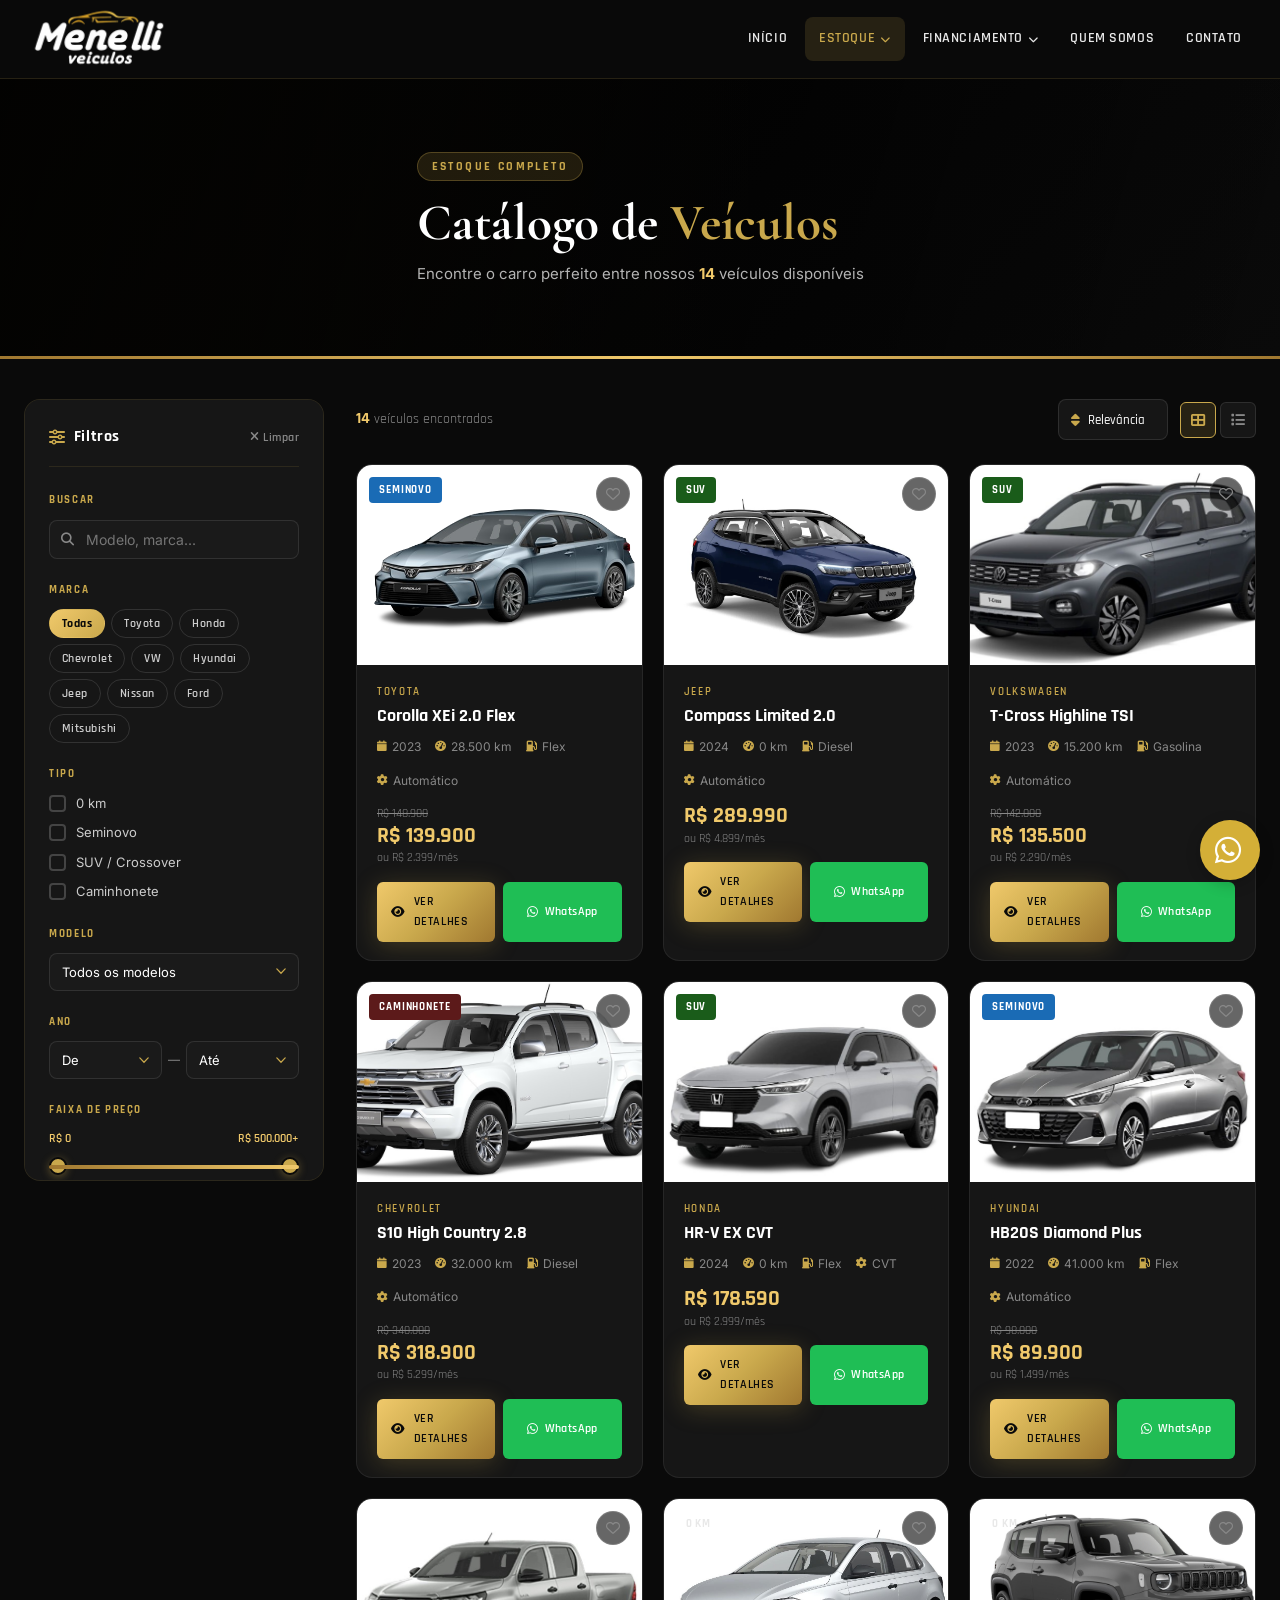
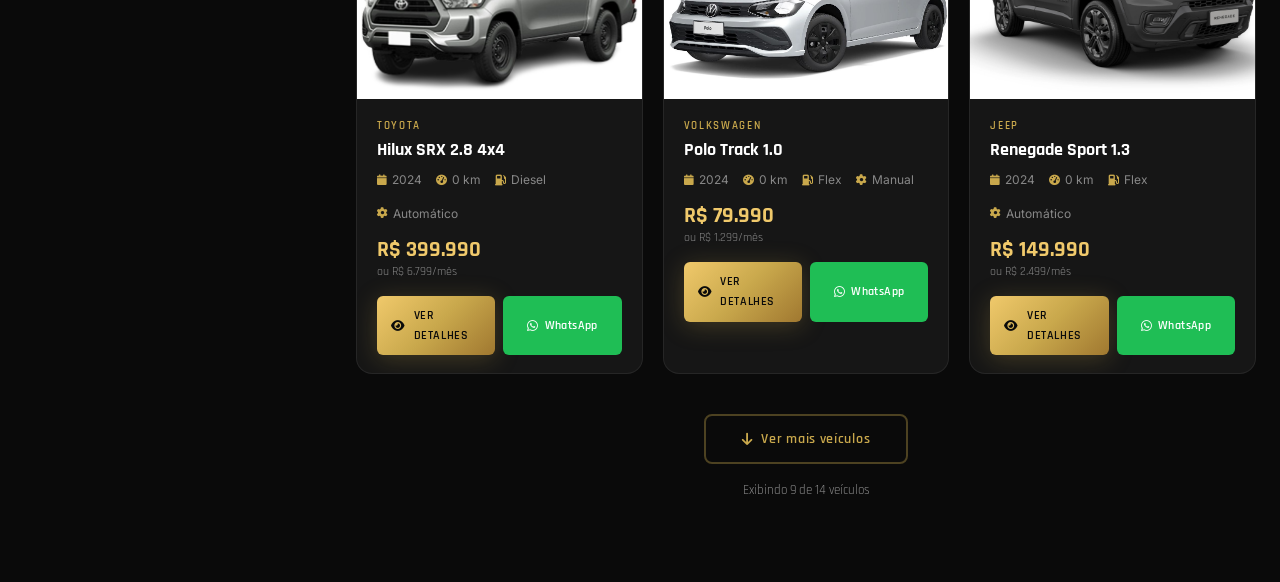
==== pages/catalogo.html @ 9320f96b "Adicionei novas paginas e deixe 100% responsivo" ====
<!DOCTYPE html>
<html lang="pt-BR">

<head>
  <meta charset="UTF-8" />
  <meta name="viewport" content="width=device-width, initial-scale=1.0" />
  <title>Catálogo de Veículos — Menelli Veículos</title>
  <meta name="description" content="Explore o catálogo completo da Menelli Veículos. Filtre por marca, modelo, ano e preço. Os melhores seminovos e 0km de Linhares-ES." />
  <link rel="stylesheet" href="../styles/style.css" />
  <link rel="stylesheet" href="../styles/catalogo.css" />
  <link rel="preconnect" href="https://fonts.googleapis.com" />
  <link rel="preconnect" href="https://fonts.gstatic.com" crossorigin />
  <link href="https://fonts.googleapis.com/css2?family=Cormorant+Garamond:wght@400;600;700&family=Rajdhani:wght@400;500;600;700&family=Inter:wght@300;400;500&display=swap" rel="stylesheet" />
  <link rel="stylesheet" href="https://cdnjs.cloudflare.com/ajax/libs/font-awesome/6.5.0/css/all.min.css" />
</head>

<body>

  <!-- ===== HEADER / NAV ===== -->
  <header class="header" id="header">
    <div class="container header__inner">
      <a href="index.html" class="logo">
        <img src="../imagens/logo/logo.png" alt="Menelli Veículos" class="logo__img">
      </a>

      <nav class="nav" id="nav">
        <ul class="nav__list">
          <li class="nav__item"><a href="index.html" class="nav__link">Início</a></li>
          <li class="nav__item has-dropdown">
            <a href="catalogo.html" class="nav__link active">Estoque <i class="fas fa-chevron-down"></i></a>
            <ul class="dropdown">
              <li><a href="catalogo.html?tipo=zerokm">Carros 0 km</a></li>
              <li><a href="catalogo.html?tipo=seminovo">Seminovos</a></li>
              <li><a href="catalogo.html?tipo=caminhonete">Caminhonetes</a></li>
              <li><a href="catalogo.html?tipo=suv">SUVs & Crossovers</a></li>
            </ul>
          </li>
          <li class="nav__item has-dropdown">
            <a href="index.html#financiamento" class="nav__link">Financiamento <i class="fas fa-chevron-down"></i></a>
            <ul class="dropdown">
              <li><a href="index.html#financiamento">Simule seu crédito</a></li>
              <li><a href="#">Consórcio</a></li>
              <li><a href="#">PCD / Deficiente</a></li>
            </ul>
          </li>
          <li class="nav__item"><a href="index.html#sobre" class="nav__link">Quem Somos</a></li>
          <li class="nav__item"><a href="index.html#contato" class="nav__link">Contato</a></li>
        </ul>
      </nav>

      <button class="hamburger" id="hamburger" aria-label="Menu">
        <span></span><span></span><span></span>
      </button>
    </div>
  </header>

  <!-- ===== PAGE HERO ===== -->
  <section class="cat-hero">
    <div class="cat-hero__overlay"></div>
    <div class="container cat-hero__content">
      <span class="section-tag">Estoque Completo</span>
      <h1 class="cat-hero__title">Catálogo de <span>Veículos</span></h1>
      <p class="cat-hero__sub">Encontre o carro perfeito entre nossos <strong id="totalVehicles">0</strong> veículos disponíveis</p>
    </div>
  </section>

  <!-- ===== CONTEÚDO PRINCIPAL ===== -->
  <div class="cat-layout container">

    <!-- ===== SIDEBAR FILTROS ===== -->
    <aside class="cat-sidebar" id="catSidebar">
      <div class="cat-sidebar__header">
        <h2><i class="fas fa-sliders-h"></i> Filtros</h2>
        <button class="cat-sidebar__clear" id="btnClearFilters">
          <i class="fas fa-times"></i> Limpar
        </button>
      </div>

      <!-- Busca por palavra-chave -->
      <div class="filter-group">
        <label class="filter-group__label">Buscar</label>
        <div class="filter-search-input">
          <i class="fas fa-search"></i>
          <input type="text" id="catSearch" placeholder="Modelo, marca..." />
        </div>
      </div>

      <!-- Marca -->
      <div class="filter-group">
        <label class="filter-group__label">Marca</label>
        <div class="brand-pills" id="brandPills">
          <button class="brand-pill active" data-brand="">Todas</button>
          <button class="brand-pill" data-brand="Toyota">Toyota</button>
          <button class="brand-pill" data-brand="Honda">Honda</button>
          <button class="brand-pill" data-brand="Chevrolet">Chevrolet</button>
          <button class="brand-pill" data-brand="Volkswagen">VW</button>
          <button class="brand-pill" data-brand="Hyundai">Hyundai</button>
          <button class="brand-pill" data-brand="Jeep">Jeep</button>
          <button class="brand-pill" data-brand="Nissan">Nissan</button>
          <button class="brand-pill" data-brand="Ford">Ford</button>
          <button class="brand-pill" data-brand="Mitsubishi">Mitsubishi</button>
        </div>
      </div>

      <!-- Tipo / Categoria -->
      <div class="filter-group">
        <label class="filter-group__label">Tipo</label>
        <div class="filter-checkboxes" id="filterTipo">
          <label class="filter-checkbox">
            <input type="checkbox" value="zerokm" /> <span>0 km</span>
          </label>
          <label class="filter-checkbox">
            <input type="checkbox" value="seminovo" /> <span>Seminovo</span>
          </label>
          <label class="filter-checkbox">
            <input type="checkbox" value="suv" /> <span>SUV / Crossover</span>
          </label>
          <label class="filter-checkbox">
            <input type="checkbox" value="caminhonete" /> <span>Caminhonete</span>
          </label>
        </div>
      </div>

      <!-- Modelo (dinâmico via JS) -->
      <div class="filter-group" id="modelGroupWrapper">
        <label class="filter-group__label">Modelo</label>
        <select id="filterModelo" class="filter-select">
          <option value="">Todos os modelos</option>
        </select>
      </div>

      <!-- Ano -->
      <div class="filter-group">
        <label class="filter-group__label">Ano</label>
        <div class="filter-range-row">
          <select id="filterAnoMin" class="filter-select filter-select--half">
            <option value="">De</option>
            <option value="2019">2019</option>
            <option value="2020">2020</option>
            <option value="2021">2021</option>
            <option value="2022">2022</option>
            <option value="2023">2023</option>
            <option value="2024">2024</option>
            <option value="2025">2025</option>
          </select>
          <span class="filter-range-sep">—</span>
          <select id="filterAnoMax" class="filter-select filter-select--half">
            <option value="">Até</option>
            <option value="2019">2019</option>
            <option value="2020">2020</option>
            <option value="2021">2021</option>
            <option value="2022">2022</option>
            <option value="2023">2023</option>
            <option value="2024">2024</option>
            <option value="2025">2025</option>
          </select>
        </div>
      </div>

      <!-- Preço -->
      <div class="filter-group">
        <label class="filter-group__label">Faixa de Preço</label>
        <div class="price-range-display">
          <span id="priceMinLabel">R$ 0</span>
          <span id="priceMaxLabel">R$ 500.000+</span>
        </div>
        <div class="price-range-track">
          <input type="range" id="priceRangeMin" min="0" max="500000" step="5000" value="0" />
          <input type="range" id="priceRangeMax" min="0" max="500000" step="5000" value="500000" />
          <div class="price-range-fill" id="priceRangeFill"></div>
        </div>
      </div>

      <!-- Combustível -->
      <div class="filter-group">
        <label class="filter-group__label">Combustível</label>
        <div class="filter-checkboxes" id="filterCombustivel">
          <label class="filter-checkbox">
            <input type="checkbox" value="Flex" /> <span>Flex</span>
          </label>
          <label class="filter-checkbox">
            <input type="checkbox" value="Gasolina" /> <span>Gasolina</span>
          </label>
          <label class="filter-checkbox">
            <input type="checkbox" value="Diesel" /> <span>Diesel</span>
          </label>
          <label class="filter-checkbox">
            <input type="checkbox" value="Elétrico" /> <span>Elétrico</span>
          </label>
        </div>
      </div>

      <!-- Câmbio -->
      <div class="filter-group">
        <label class="filter-group__label">Câmbio</label>
        <div class="filter-checkboxes" id="filterCambio">
          <label class="filter-checkbox">
            <input type="checkbox" value="Automático" /> <span>Automático</span>
          </label>
          <label class="filter-checkbox">
            <input type="checkbox" value="Manual" /> <span>Manual</span>
          </label>
          <label class="filter-checkbox">
            <input type="checkbox" value="CVT" /> <span>CVT</span>
          </label>
        </div>
      </div>

      <button class="btn btn--gold w-full cat-sidebar__apply" id="btnApplyFilters">
        <i class="fas fa-search"></i> Aplicar Filtros
      </button>
    </aside>

    <!-- ===== ÁREA DE RESULTADOS ===== -->
    <main class="cat-main">

      <!-- Barra de controles -->
      <div class="cat-controls">
        <div class="cat-controls__left">
          <span class="cat-results-count"><strong id="resultsCount">0</strong> veículos encontrados</span>
          <!-- Active filters chips -->
          <div class="active-filters" id="activeFilters"></div>
        </div>
        <div class="cat-controls__right">
          <div class="cat-sort">
            <label><i class="fas fa-sort"></i></label>
            <select id="catSort">
              <option value="default">Relevância</option>
              <option value="price-asc">Menor preço</option>
              <option value="price-desc">Maior preço</option>
              <option value="year-desc">Mais recente</option>
              <option value="year-asc">Mais antigo</option>
              <option value="km-asc">Menor KM</option>
            </select>
          </div>
          <div class="view-toggle">
            <button class="view-btn active" id="viewGrid" title="Grade" aria-label="Visualização em grade">
              <i class="fas fa-th-large"></i>
            </button>
            <button class="view-btn" id="viewList" title="Lista" aria-label="Visualização em lista">
              <i class="fas fa-list"></i>
            </button>
          </div>
          <!-- Mobile filter toggle -->
          <button class="btn-filter-mobile" id="btnFilterMobile">
            <i class="fas fa-sliders-h"></i> Filtros
          </button>
        </div>
      </div>

      <!-- Grid de cards -->
      <div class="cat-grid" id="catGrid">
        <!-- Preenchido via JS -->
      </div>

      <!-- Paginação / Load more -->
      <div class="cat-pagination" id="catPagination">
        <button class="cat-load-more" id="catLoadMore">
          <i class="fas fa-arrow-down"></i> Ver mais veículos
        </button>
        <div class="cat-page-info" id="catPageInfo"></div>
      </div>

    </main>
  </div>

  <!-- ===== OVERLAY FILTROS MOBILE ===== -->
  <div class="sidebar-overlay" id="sidebarOverlay"></div>

  <!-- ===== WHATSAPP FLUTUANTE ===== -->
  <div class="whatsapp-container" id="waButton" onclick="toggleWaModal()">
    <div class="whatsapp-content">
      <span class="whatsapp-text">Fale Conosco</span>
      <i class="fab fa-whatsapp whatsapp-icon"></i>
    </div>
  </div>

  <div class="wa-modal" id="waModal">
    <div class="wa-header">
      <div class="wa-header-info">
        <i class="fab fa-whatsapp"></i>
        <span>Tire suas dúvidas</span>
      </div>
      <button class="wa-close" onclick="toggleWaModal()">&times;</button>
    </div>
    <div class="wa-body">
      <div class="wa-msg">Olá! Como podemos ajudar você hoje?</div>
      <button class="wa-opt" onclick="sendWaMsg('Gostaria de um orçamento direto.')">💸 Orçamento</button>
      <button class="wa-opt" onclick="sendWaMsg('Quero saber como funciona o serviço.')">🤔 Como funciona?</button>
      <hr style="margin: 15px 0; border: 0; border-top: 1px solid #eee;">
      <div class="wa-footer">
        <input type="text" id="waName" placeholder="Seu nome">
        <textarea id="waInput" placeholder="Sua dúvida aqui..." rows="2"></textarea>
        <button class="wa-send-btn" onclick="sendWaInput()">Enviar Mensagem</button>
      </div>
    </div>
  </div>

  <!-- ===== BACK TO TOP ===== -->
  <button class="back-top" id="backTop" aria-label="Voltar ao topo">
    <i class="fas fa-chevron-up"></i>
  </button>

  <script src="../scripts/modal-whatsapp.js"></script>
  <script src="../scripts/catalogo.js"></script>
</body>

</html>
---- styles/style.css ----
/* ============================================
   MENELLI VEÍCULOS — style.css
   Paleta: Preto | Dourado | Branco
   ============================================ */

/* ---------- VARIÁVEIS & RESET ---------- */
:root {
  --black: #0a0a0a;
  --black-2: #111111;
  --black-3: #1a1a1a;
  --black-card: #161616;
  --gold-light: #f0c96b;
  --gold: #c9a84c;
  --gold-dark: #a07830;
  --gold-dim: rgba(201, 168, 76, 0.15);
  --white: #ffffff;
  --white-dim: rgba(255, 255, 255, 0.08);
  --white-text: #e8e8e8;
  --gray: #888888;
  --gray-light: #cccccc;
  --font-display: "Cormorant Garamond", serif;
  --font-ui: "Rajdhani", sans-serif;
  --font-body: "Inter", sans-serif;
  --radius: 8px;
  --radius-lg: 16px;
  --shadow-gold: 0 4px 24px rgba(201, 168, 76, 0.25);
  --shadow-card: 0 8px 32px rgba(0, 0, 0, 0.5);
  --transition: 0.3s ease;
  --header-h: 78px;
}

*,
*::before,
*::after {
  box-sizing: border-box;
  margin: 0;
  padding: 0;
}

html {
  scroll-behavior: smooth;
}

body {
  background: var(--black);
  color: var(--white-text);
  font-family: var(--font-body);
  font-size: 15px;
  line-height: 1.65;
  overflow-x: clip;
}

img {
  max-width: 100%;
  display: block;
}

a {
  text-decoration: none;
  color: inherit;
}

ul {
  list-style: none;
}

select,
input,
textarea {
  outline: none;
  font-family: var(--font-body);
}

button {
  cursor: pointer;
  border: none;
  background: none;
  font-family: var(--font-ui);
}

/* ---------- SCROLLBAR ---------- */
::-webkit-scrollbar {
  width: 6px;
}

::-webkit-scrollbar-track {
  background: var(--black-2);
}

::-webkit-scrollbar-thumb {
  background: var(--gold);
  border-radius: 3px;
}

/* ---------- CONTAINER ---------- */
.container {
  max-width: 1280px;
  margin: 0 auto;
  padding: 0 24px;
}

/* HEADER E NAVEGAÇÃO */

.header__inner {
  display: flex;
  align-items: center;
  justify-content: space-between;
  gap: 20px;
}

.nav {
  flex: 1;
  display: flex;
  justify-content: flex-end;
}

.logo {
  display: flex;
  align-items: center;
  flex-shrink: 0; /* NÃO deixa a logo esmagar */
}

.logo__img {
  height: 100px; /* controla tamanho */
  width: auto;
  max-width: 180px; /* evita estourar pro lado */
  object-fit: contain;
}

/* ---------- BOTÕES ---------- */
.btn {
  display: inline-flex;
  align-items: center;
  gap: 8px;
  padding: 14px 32px;
  border-radius: var(--radius);
  font-family: var(--font-ui);
  font-size: 15px;
  font-weight: 600;
  letter-spacing: 0.05em;
  text-transform: uppercase;
  transition: var(--transition);
  cursor: pointer;
}

.btn--gold {
  background: linear-gradient(
    135deg,
    var(--gold-light),
    var(--gold),
    var(--gold-dark)
  );
  color: var(--black);
  box-shadow: var(--shadow-gold);
}

.btn--gold:hover {
  background: linear-gradient(135deg, #ffe08a, var(--gold-light), var(--gold));
  transform: translateY(-2px);
  box-shadow: 0 8px 32px rgba(201, 168, 76, 0.4);
}

.btn--outline {
  border: 2px solid rgba(255, 255, 255, 0.35);
  color: var(--white);
  background: transparent;
}

.btn--outline:hover {
  border-color: var(--gold);
  color: var(--gold);
  background: var(--gold-dim);
}

.btn--gold-outline {
  border: 2px solid var(--gold);
  color: var(--gold);
  background: transparent;
  font-family: var(--font-ui);
  font-weight: 600;
  font-size: 14px;
  letter-spacing: 0.05em;
}

.btn--gold-outline:hover {
  background: var(--gold-dim);
  transform: translateY(-2px);
}

.w-full {
  width: 100%;
  justify-content: center;
}

/* ---------- SECTION HELPERS ---------- */
.section-tag {
  display: inline-block;
  font-family: var(--font-ui);
  font-size: 12px;
  font-weight: 700;
  letter-spacing: 0.2em;
  text-transform: uppercase;
  color: var(--gold);
  background: var(--gold-dim);
  border: 1px solid rgba(201, 168, 76, 0.3);
  padding: 4px 14px;
  border-radius: 20px;
  margin-bottom: 14px;
}

.section-header {
  text-align: center;
  margin-bottom: 48px;
}

.section-title {
  font-family: var(--font-display);
  font-size: clamp(28px, 3.5vw, 48px);
  font-weight: 700;
  color: var(--white);
  line-height: 1.2;
}

.section-title span {
  color: var(--gold);
}

.section-sub {
  margin-top: 12px;
  color: var(--gray);
  max-width: 560px;
  margin-left: auto;
  margin-right: auto;
}

/* ============================================
   HEADER / NAV
   ============================================ */
.header {
  position: sticky; /* Faz o elemento "grudar" */
  top: 0; /* Gruda no topo 0 (sem o buraco de 38px) */
  left: 0;
  width: 100%;
  z-index: 1000; /* Garante que fique acima das fotos e textos */
  background: rgba(10, 10, 10, 0.97); /* Cor de fundo */
  backdrop-filter: blur(12px); /* Efeito de vidro */
  border-bottom: 1px solid rgba(201, 168, 76, 0.15);
  transition: box-shadow var(--transition);
}

.header.scrolled {
  box-shadow: 0 4px 32px rgba(0, 0, 0, 0.7);
}

.header__inner {
  display: flex;
  align-items: center;
  justify-content: space-between;
  height: var(--header-h);
  gap: 24px;
}

/* Logo */
.logo {
  display: flex;
  align-items: center;
  gap: 12px;
  flex-shrink: 0;
}

.logo__icon {
  width: 48px;
  height: 48px;
  background: linear-gradient(
    135deg,
    var(--gold-light),
    var(--gold),
    var(--gold-dark)
  );
  border-radius: 10px;
  display: flex;
  align-items: center;
  justify-content: center;
  font-family: var(--font-display);
  font-size: 28px;
  font-weight: 700;
  color: var(--black);
  box-shadow: 0 4px 16px rgba(201, 168, 76, 0.35);
}

.logo__text {
  display: flex;
  flex-direction: column;
  line-height: 1.1;
}

.logo__name {
  font-family: var(--font-ui);
  font-size: 20px;
  font-weight: 700;
  letter-spacing: 0.18em;
  color: var(--white);
}

.logo__sub {
  font-family: var(--font-ui);
  font-size: 10px;
  font-weight: 500;
  letter-spacing: 0.3em;
  color: var(--gold);
  text-transform: uppercase;
}

/* Nav */
.nav__list {
  display: flex;
  align-items: center;
  gap: 4px;
}

.nav__item {
  position: relative;
}

.nav__link {
  display: flex;
  align-items: center;
  gap: 5px;
  padding: 10px 14px;
  font-family: var(--font-ui);
  font-size: 14px;
  font-weight: 600;
  letter-spacing: 0.04em;
  text-transform: uppercase;
  color: var(--white-text);
  border-radius: var(--radius);
  transition: var(--transition);
}

.nav__link:hover,
.nav__link.active {
  color: var(--gold);
  background: var(--gold-dim);
}

.nav__link i {
  font-size: 10px;
  transition: transform var(--transition);
}

.nav__item:hover .nav__link i {
  transform: rotate(180deg);
}

/* Dropdown */
.dropdown {
  position: absolute;
  top: calc(100% + 8px);
  left: 0;
  min-width: 220px;
  background: var(--black-3);
  border: 1px solid rgba(201, 168, 76, 0.2);
  border-radius: var(--radius);
  padding: 8px 0;
  opacity: 0;
  visibility: hidden;
  transform: translateY(8px);
  transition: all 0.25s ease;
  box-shadow: 0 16px 40px rgba(0, 0, 0, 0.6);
  z-index: 100;
}

.nav__item:hover .dropdown {
  opacity: 1;
  visibility: visible;
  transform: translateY(0);
}

.dropdown li a {
  display: block;
  padding: 10px 20px;
  font-family: var(--font-ui);
  font-size: 13px;
  font-weight: 500;
  color: var(--gray-light);
  transition: var(--transition);
}

.dropdown li a:hover {
  color: var(--gold);
  background: var(--gold-dim);
}

/* Hamburger */
.hamburger {
  display: none;
  flex-direction: column;
  gap: 5px;
  padding: 8px;
  border-radius: 6px;
}

.hamburger span {
  display: block;
  width: 24px;
  height: 2px;
  background: var(--gold);
  border-radius: 2px;
  transition: var(--transition);
}

/* ============================================
   HERO SLIDER
   ============================================ */
.hero {
  position: relative;
  height: calc(100vh - 38px - var(--header-h));
  min-height: 520px;
  overflow: hidden;
}

.hero__slides {
  position: relative;
  width: 100%;
  height: 100%;
}

.hero__slide {
  position: absolute;
  inset: 0;
  background-size: cover;
  background-position: center;
  opacity: 0;
  transition: opacity 0.8s ease;
  display: flex;
  align-items: center;
}

.hero__slide.active {
  opacity: 1;
  z-index: 1;
}

.hero__overlay {
  position: absolute;
  inset: 0;
  background: linear-gradient(
    105deg,
    rgba(0, 0, 0, 0.88) 0%,
    rgba(0, 0, 0, 0.6) 50%,
    rgba(0, 0, 0, 0.2) 100%
  );
}

.hero__content {
  position: relative;
  z-index: 2;
  max-width: 680px;
  padding: 40px 0;
  animation: heroIn 0.8s ease both;
}

@keyframes heroIn {
  from {
    opacity: 0;
    transform: translateY(28px);
  }

  to {
    opacity: 1;
    transform: translateY(0);
  }
}

.hero__tag {
  display: inline-block;
  font-family: var(--font-ui);
  font-size: 12px;
  font-weight: 700;
  letter-spacing: 0.2em;
  text-transform: uppercase;
  color: var(--black);
  background: linear-gradient(90deg, var(--gold-light), var(--gold));
  padding: 5px 16px;
  border-radius: 20px;
  margin-bottom: 20px;
}

.hero__title {
  font-family: var(--font-display);
  font-size: clamp(36px, 5vw, 72px);
  font-weight: 700;
  color: var(--white);
  line-height: 1.1;
  margin-bottom: 20px;
}

.hero__title span {
  color: var(--gold);
  display: block;
}

.hero__sub {
  font-size: 16px;
  color: rgba(255, 255, 255, 0.8);
  margin-bottom: 36px;
  max-width: 520px;
}

.hero__actions {
  display: flex;
  gap: 14px;
  flex-wrap: wrap;
}

/* Arrows */
.hero__arrow {
  position: absolute;
  top: 50%;
  transform: translateY(-50%);
  z-index: 10;
  width: 50px;
  height: 50px;
  border-radius: 50%;
  background: rgba(0, 0, 0, 0.5);
  border: 1px solid rgba(201, 168, 76, 0.4);
  color: var(--gold);
  font-size: 16px;
  display: flex;
  align-items: center;
  justify-content: center;
  transition: var(--transition);
}

.hero__arrow:hover {
  background: var(--gold);
  color: var(--black);
}

.hero__arrow--prev {
  left: 24px;
}

.hero__arrow--next {
  right: 24px;
}

/* Dots */
.hero__dots {
  position: absolute;
  bottom: 28px;
  left: 50%;
  transform: translateX(-50%);
  display: flex;
  gap: 10px;
  z-index: 10;
}

.dot {
  width: 8px;
  height: 8px;
  border-radius: 50%;
  background: rgba(255, 255, 255, 0.35);
  cursor: pointer;
  transition: var(--transition);
}

.dot.active {
  background: var(--gold);
  width: 28px;
  border-radius: 4px;
}

/* ============================================
   STATS
   ============================================ */
.stats {
  background: var(--black-2);
  border-top: 1px solid rgba(201, 168, 76, 0.12);
  border-bottom: 1px solid rgba(201, 168, 76, 0.12);
  padding: 0;
}

.stats__grid {
  display: grid;
  grid-template-columns: repeat(4, 1fr);
}

.stat-card {
  display: flex;
  align-items: center;
  gap: 16px;
  padding: 32px 28px;
  border-right: 1px solid rgba(201, 168, 76, 0.12);
  transition: var(--transition);
}

.stat-card:last-child {
  border-right: none;
}

.stat-card:hover {
  background: var(--gold-dim);
}

.stat-card i {
  font-size: 28px;
  color: var(--gold);
  flex-shrink: 0;
}

.stat-card strong {
  display: block;
  font-family: var(--font-ui);
  font-size: 22px;
  font-weight: 700;
  color: var(--white);
  line-height: 1;
}

.stat-card span {
  font-size: 12px;
  color: var(--gray);
  font-family: var(--font-ui);
}

/* ============================================
   SEARCH BAR
   ============================================ */
.search-bar {
  padding: 48px 0;
  background: var(--black-3);
  border-bottom: 1px solid rgba(201, 168, 76, 0.1);
}

.search-bar__box {
  background: var(--black-card);
  border: 1px solid rgba(201, 168, 76, 0.2);
  border-radius: var(--radius-lg);
  padding: 32px;
}

.search-bar__title {
  font-family: var(--font-display);
  font-size: 22px;
  color: var(--white);
  margin-bottom: 20px;
}

.search-bar__form {
  display: grid;
  grid-template-columns: 1fr 1fr 1fr 2fr auto;
  gap: 12px;
  align-items: end;
}

.search-field {
  display: flex;
  flex-direction: column;
  gap: 6px;
}

.search-field label {
  font-family: var(--font-ui);
  font-size: 11px;
  font-weight: 600;
  letter-spacing: 0.1em;
  text-transform: uppercase;
  color: var(--gold);
}

.search-field select,
.search-field input {
  background: var(--black-3);
  border: 1px solid rgba(255, 255, 255, 0.1);
  color: var(--white);
  border-radius: var(--radius);
  padding: 11px 14px;
  font-size: 14px;
  transition: border-color var(--transition);
  appearance: none;
  -webkit-appearance: none;
}

.search-field select:focus,
.search-field input:focus {
  border-color: var(--gold);
}

.search-field select option {
  background: var(--black-3);
}

.search-bar__btn {
  padding: 12px 24px;
  align-self: end;
}

/* ============================================
   INVENTORY / CARDS
   ============================================ */
.inventory {
  padding: 80px 0;
  background: var(--black);
}

/* Filter tabs */
.filter-tabs {
  display: flex;
  gap: 8px;
  flex-wrap: wrap;
  margin-bottom: 36px;
}

.filter-tab {
  padding: 9px 20px;
  border-radius: 24px;
  font-family: var(--font-ui);
  font-size: 13px;
  font-weight: 600;
  letter-spacing: 0.05em;
  border: 1px solid rgba(255, 255, 255, 0.12);
  color: var(--gray-light);
  transition: var(--transition);
  background: transparent;
}

.filter-tab:hover {
  border-color: var(--gold);
  color: var(--gold);
}

.filter-tab.active {
  background: linear-gradient(135deg, var(--gold-light), var(--gold));
  color: var(--black);
  border-color: transparent;
}

/* Grid */
.cards-grid {
  display: grid;
  grid-template-columns: repeat(auto-fill, minmax(290px, 1fr));
  gap: 24px;
}

/* Car card */
.car-card {
  background: var(--black-card);
  border: 1px solid rgba(255, 255, 255, 0.07);
  border-radius: var(--radius-lg);
  overflow: hidden;
  cursor: pointer;
  transition:
    transform 0.3s ease,
    border-color 0.3s ease,
    box-shadow 0.3s ease;
  animation: cardIn 0.5s ease both;
}

@keyframes cardIn {
  from {
    opacity: 0;
    transform: translateY(20px);
  }

  to {
    opacity: 1;
    transform: translateY(0);
  }
}

.car-card:hover {
  transform: translateY(-6px);
  border-color: rgba(201, 168, 76, 0.35);
  box-shadow:
    0 12px 40px rgba(0, 0, 0, 0.5),
    0 0 0 1px rgba(201, 168, 76, 0.2);
}

.car-card__img {
  position: relative;
  height: 200px;
  overflow: hidden;
  background: var(--black-3);
}

.car-card__img img {
  width: 100%;
  height: 100%;
  object-fit: cover;
  transition: transform 0.5s ease;
}

.car-card:hover .car-card__img img {
  transform: scale(1.06);
}

.car-card__badge {
  position: absolute;
  top: 12px;
  left: 12px;
  font-family: var(--font-ui);
  font-size: 11px;
  font-weight: 700;
  letter-spacing: 0.08em;
  padding: 4px 10px;
  border-radius: 4px;
  text-transform: uppercase;
}

.badge--0km {
  background: var(--gold);
  color: var(--black);
}

.badge--seminovo {
  background: #1a6bb5;
  color: #fff;
}

.badge--suv {
  background: #1a5c1a;
  color: #fff;
}

.badge--caminhonete {
  background: #5c1a1a;
  color: #fff;
}

.car-card__fav {
  position: absolute;
  top: 12px;
  right: 12px;
  width: 34px;
  height: 34px;
  border-radius: 50%;
  background: rgba(0, 0, 0, 0.6);
  border: 1px solid rgba(255, 255, 255, 0.15);
  display: flex;
  align-items: center;
  justify-content: center;
  color: var(--gray);
  font-size: 14px;
  transition: var(--transition);
}

.car-card__fav:hover,
.car-card__fav.active {
  color: #e74c3c;
  border-color: #e74c3c;
}

.car-card__body {
  padding: 18px 20px;
}

.car-card__brand {
  font-family: var(--font-ui);
  font-size: 11px;
  font-weight: 600;
  letter-spacing: 0.15em;
  color: var(--gold);
  text-transform: uppercase;
  margin-bottom: 4px;
}

.car-card__name {
  font-family: var(--font-ui);
  font-size: 18px;
  font-weight: 700;
  color: var(--white);
  margin-bottom: 10px;
  line-height: 1.2;
}

.car-card__specs {
  display: flex;
  gap: 14px;
  flex-wrap: wrap;
  margin-bottom: 14px;
}

.car-card__spec {
  display: flex;
  align-items: center;
  gap: 5px;
  font-size: 12px;
  color: var(--gray);
}

.car-card__spec i {
  color: var(--gold);
  font-size: 11px;
}

.car-card__price-block {
  margin-bottom: 14px;
}

.car-card__price-old {
  font-size: 12px;
  color: var(--gray);
  text-decoration: line-through;
  font-family: var(--font-ui);
}

.car-card__price {
  font-family: var(--font-ui);
  font-size: 22px;
  font-weight: 700;
  color: var(--gold-light);
  line-height: 1.1;
}

.car-card__price-parcel {
  font-size: 12px;
  color: var(--gray);
  font-family: var(--font-ui);
}

.car-card__actions {
  display: grid;
  grid-template-columns: 1fr 1fr;
  gap: 8px;
}

.car-card__actions .btn {
  padding: 10px 14px;
  font-size: 12px;
  justify-content: center;
  border-radius: 6px;
}

.btn--whatsapp-card {
  background: #1fbe55;
  color: #fff;
  font-family: var(--font-ui);
  font-weight: 600;
  font-size: 12px;
  letter-spacing: 0.03em;
  border-radius: 6px;
  display: flex;
  align-items: center;
  justify-content: center;
  gap: 6px;
  padding: 10px 14px;
  transition: var(--transition);
}

.btn--whatsapp-card:hover {
  background: #17a849;
  transform: translateY(-1px);
}

.inventory__more {
  text-align: center;
  margin-top: 48px;
}

/* ============================================
   BANNER FINANCIAMENTO
   ============================================ */
.banner-finance {
  background: var(--black-2);
  border-top: 1px solid rgba(201, 168, 76, 0.12);
  border-bottom: 1px solid rgba(201, 168, 76, 0.12);
  padding: 80px 0;
  position: relative;
  overflow: hidden;
}

.banner-finance::before {
  content: "";
  position: absolute;
  top: -100px;
  right: -100px;
  width: 500px;
  height: 500px;
  border-radius: 50%;
  background: radial-gradient(
    circle,
    rgba(201, 168, 76, 0.06) 0%,
    transparent 70%
  );
  pointer-events: none;
}

.banner-finance__inner {
  display: grid;
  grid-template-columns: 1fr 420px;
  gap: 60px;
  align-items: center;
}

.banner-finance__text h2 {
  font-family: var(--font-display);
  font-size: clamp(28px, 3.5vw, 48px);
  font-weight: 700;
  color: var(--white);
  line-height: 1.2;
  margin-bottom: 16px;
}

.banner-finance__text h2 span {
  color: var(--gold);
}

.banner-finance__text p {
  color: var(--gray-light);
  margin-bottom: 28px;
}

.banner-finance__text strong {
  color: var(--gold-light);
}

.banner-finance__features {
  display: grid;
  grid-template-columns: 1fr 1fr;
  gap: 12px;
  margin-bottom: 32px;
}

.bf-item {
  display: flex;
  align-items: center;
  gap: 8px;
  font-family: var(--font-ui);
  font-size: 14px;
  font-weight: 500;
  color: var(--white-text);
}

.bf-item i {
  color: var(--gold);
}

/* Calculadora */
.calc-box {
  background: var(--black-card);
  border: 1px solid rgba(201, 168, 76, 0.25);
  border-radius: var(--radius-lg);
  padding: 32px;
}

.calc-box h3 {
  font-family: var(--font-display);
  font-size: 22px;
  font-weight: 600;
  color: var(--white);
  margin-bottom: 24px;
  padding-bottom: 16px;
  border-bottom: 1px solid rgba(201, 168, 76, 0.15);
}

.calc-field {
  margin-bottom: 18px;
}

.calc-field label {
  display: block;
  font-family: var(--font-ui);
  font-size: 11px;
  font-weight: 600;
  letter-spacing: 0.1em;
  text-transform: uppercase;
  color: var(--gold);
  margin-bottom: 8px;
}

.calc-field input[type="text"],
.calc-field select {
  width: 100%;
  background: var(--black-3);
  border: 1px solid rgba(255, 255, 255, 0.1);
  color: var(--white);
  border-radius: var(--radius);
  padding: 11px 14px;
  font-size: 14px;
  transition: border-color var(--transition);
}

.calc-field input[type="text"]:focus,
.calc-field select:focus {
  border-color: var(--gold);
}

.calc-field select option {
  background: var(--black-3);
}

.calc-field input[type="range"] {
  width: 100%;
  accent-color: var(--gold);
  height: 4px;
}

.calc-field span {
  display: inline-block;
  margin-top: 6px;
  font-family: var(--font-ui);
  font-size: 14px;
  font-weight: 600;
  color: var(--gold);
}

.calc-result {
  background: var(--gold-dim);
  border: 1px solid rgba(201, 168, 76, 0.3);
  border-radius: var(--radius);
  padding: 16px 20px;
  display: flex;
  justify-content: space-between;
  align-items: center;
  margin-bottom: 16px;
}

.calc-result span {
  font-family: var(--font-ui);
  font-size: 13px;
  color: var(--gray);
}

.calc-result strong {
  font-family: var(--font-ui);
  font-size: 22px;
  font-weight: 700;
  color: var(--gold-light);
}

/* ============================================
   SERVIÇOS
   ============================================ */
.services {
  padding: 80px 0;
  background: var(--black-3);
}

.services-grid {
  display: grid;
  grid-template-columns: repeat(3, 1fr);
  gap: 20px;
}

.service-card {
  background: var(--black-card);
  border: 1px solid rgba(255, 255, 255, 0.07);
  border-radius: var(--radius-lg);
  padding: 28px 24px;
  transition: var(--transition);
}

.service-card:hover {
  border-color: rgba(201, 168, 76, 0.3);
  transform: translateY(-4px);
  box-shadow: var(--shadow-card);
}

.service-card__icon {
  width: 52px;
  height: 52px;
  border-radius: 12px;
  background: var(--gold-dim);
  border: 1px solid rgba(201, 168, 76, 0.3);
  display: flex;
  align-items: center;
  justify-content: center;
  font-size: 22px;
  color: var(--gold);
  margin-bottom: 18px;
  transition: var(--transition);
}

.service-card:hover .service-card__icon {
  background: var(--gold);
  color: var(--black);
}

.service-card h3 {
  font-family: var(--font-ui);
  font-size: 18px;
  font-weight: 700;
  color: var(--white);
  margin-bottom: 10px;
}

.service-card p {
  font-size: 14px;
  color: var(--gray);
  margin-bottom: 18px;
  line-height: 1.6;
}

.service-link {
  font-family: var(--font-ui);
  font-size: 13px;
  font-weight: 600;
  color: var(--gold);
  display: flex;
  align-items: center;
  gap: 6px;
  transition: gap var(--transition);
}

.service-link:hover {
  gap: 12px;
}

/* ============================================
   BRANDS / MARCAS
   ============================================ */
.brands {
  padding: 60px 0;
  background: var(--black-2);
  overflow: hidden;
}

.brands-track {
  overflow: hidden;
  position: relative;
}

.brands-track::before,
.brands-track::after {
  content: "";
  position: absolute;
  top: 0;
  bottom: 0;
  width: 100px;
  z-index: 2;
  pointer-events: none;
}

.brands-track::before {
  left: 0;
  background: linear-gradient(to right, var(--black-2), transparent);
}

.brands-track::after {
  right: 0;
  background: linear-gradient(to left, var(--black-2), transparent);
}

.brands-list {
  display: flex;
  gap: 0;
  animation: brandScroll 28s linear infinite;
  width: max-content;
}

@keyframes brandScroll {
  from {
    transform: translateX(0);
  }

  to {
    transform: translateX(-50%);
  }
}

.brand-item {
  min-width: 160px;
  padding: 20px 0;
  text-align: center;
  font-family: var(--font-ui);
  font-size: 16px;
  font-weight: 700;
  letter-spacing: 0.18em;
  color: rgba(255, 255, 255, 0.2);
  border-right: 1px solid rgba(201, 168, 76, 0.1);
  transition: color 0.3s;
}

.brand-item:hover {
  color: var(--gold);
}

/* ============================================
   ABOUT
   ============================================ */
.about {
  padding: 80px 0;
  background: var(--black);
}

.about__inner {
  display: grid;
  grid-template-columns: 1fr 1fr;
  gap: 60px;
  align-items: center;
}

.about__image {
  position: relative;
  border-radius: var(--radius-lg);
  overflow: visible;
}

.about__image img {
  width: 100%;
  border-radius: var(--radius-lg);
  border: 1px solid rgba(201, 168, 76, 0.2);
}

.about__badge {
  position: absolute;
  bottom: -20px;
  right: -20px;
  width: 110px;
  height: 110px;
  background: linear-gradient(
    135deg,
    var(--gold-light),
    var(--gold),
    var(--gold-dark)
  );
  border-radius: 50%;
  display: flex;
  flex-direction: column;
  align-items: center;
  justify-content: center;
  box-shadow: var(--shadow-gold);
}

.about__badge strong {
  font-family: var(--font-display);
  font-size: 36px;
  font-weight: 700;
  color: var(--black);
  line-height: 1;
}

.about__badge span {
  font-family: var(--font-ui);
  font-size: 10px;
  font-weight: 600;
  letter-spacing: 0.05em;
  color: var(--black);
  text-align: center;
  text-transform: uppercase;
}

.about__text .section-title {
  margin-bottom: 16px;
}

.about__text p {
  color: var(--gray-light);
  margin-bottom: 14px;
  font-size: 15px;
}

.about__items {
  margin: 24px 0;
  display: flex;
  flex-direction: column;
  gap: 12px;
}

.about__item {
  display: flex;
  align-items: center;
  gap: 10px;
  font-family: var(--font-ui);
  font-size: 14px;
  font-weight: 500;
  color: var(--white-text);
}

.about__item i {
  color: var(--gold);
  width: 18px;
  text-align: center;
}

/* ============================================
   TESTIMONIALS
   ============================================ */
.testimonials {
  padding: 80px 0;
  background: var(--black-2);
}

.testimonials-grid {
  display: grid;
  grid-template-columns: repeat(3, 1fr);
  gap: 24px;
}

.testi-card {
  background: var(--black-card);
  border: 1px solid rgba(255, 255, 255, 0.07);
  border-radius: var(--radius-lg);
  padding: 28px 24px;
  transition: var(--transition);
}

.testi-card:hover {
  border-color: rgba(201, 168, 76, 0.25);
  transform: translateY(-4px);
}

.testi-stars {
  margin-bottom: 14px;
  color: var(--gold);
  font-size: 14px;
}

.testi-card > p {
  font-size: 14px;
  color: var(--gray-light);
  line-height: 1.7;
  margin-bottom: 20px;
}

.testi-card > p::before {
  content: '"';
  font-size: 28px;
  color: var(--gold);
  line-height: 0;
  vertical-align: -10px;
  margin-right: 4px;
}

.testi-author {
  display: flex;
  align-items: center;
  gap: 12px;
  padding-top: 18px;
  border-top: 1px solid rgba(255, 255, 255, 0.06);
}

.testi-avatar {
  width: 42px;
  height: 42px;
  border-radius: 50%;
  background: linear-gradient(135deg, var(--gold), var(--gold-dark));
  display: flex;
  align-items: center;
  justify-content: center;
  font-family: var(--font-display);
  font-size: 18px;
  font-weight: 700;
  color: var(--black);
  flex-shrink: 0;
}

.testi-author strong {
  display: block;
  font-family: var(--font-ui);
  font-size: 14px;
  color: var(--white);
}

.testi-author span {
  font-size: 12px;
  color: var(--gray);
}

/* ============================================
   CONTACT
   ============================================ */
.contact {
  padding: 80px 0;
  background: var(--black);
}

.contact__inner {
  display: grid;
  grid-template-columns: 1fr 1fr;
  gap: 60px;
  align-items: start;
}

.contact-items {
  margin: 24px 0;
  display: flex;
  flex-direction: column;
  gap: 18px;
}

.contact-item {
  display: flex;
  align-items: flex-start;
  gap: 14px;
}

.ci-icon {
  width: 42px;
  height: 42px;
  border-radius: 10px;
  background: var(--gold-dim);
  border: 1px solid rgba(201, 168, 76, 0.2);
  display: flex;
  align-items: center;
  justify-content: center;
  color: var(--gold);
  font-size: 16px;
  flex-shrink: 0;
}

.contact-item strong {
  display: block;
  font-family: var(--font-ui);
  font-size: 13px;
  font-weight: 600;
  color: var(--white);
  margin-bottom: 2px;
}

.contact-item span {
  font-size: 14px;
  color: var(--gray);
}

.contact-socials {
  display: flex;
  gap: 10px;
  margin-top: 8px;
}

.social-btn {
  width: 42px;
  height: 42px;
  border-radius: 50%;
  background: var(--black-3);
  border: 1px solid rgba(255, 255, 255, 0.1);
  display: flex;
  align-items: center;
  justify-content: center;
  color: var(--gray);
  font-size: 16px;
  transition: var(--transition);
}

.social-btn:hover {
  border-color: var(--gold);
  color: var(--gold);
  background: var(--gold-dim);
}

.social-btn.whatsapp:hover {
  background: #25d366;
  border-color: #25d366;
  color: #fff;
}

/* Formulário */
.contact__form {
  background: var(--black-card);
  border: 1px solid rgba(201, 168, 76, 0.2);
  border-radius: var(--radius-lg);
  padding: 36px;
}

.contact__form h3 {
  font-family: var(--font-display);
  font-size: 24px;
  font-weight: 600;
  color: var(--white);
  margin-bottom: 24px;
  padding-bottom: 16px;
  border-bottom: 1px solid rgba(201, 168, 76, 0.15);
}

.form-row {
  display: grid;
  grid-template-columns: 1fr 1fr;
  gap: 14px;
}

.form-group {
  margin-bottom: 16px;
}

.form-group label {
  display: block;
  font-family: var(--font-ui);
  font-size: 11px;
  font-weight: 600;
  letter-spacing: 0.1em;
  text-transform: uppercase;
  color: var(--gold);
  margin-bottom: 8px;
}

.form-group input,
.form-group select,
.form-group textarea {
  width: 100%;
  background: var(--black-3);
  border: 1px solid rgba(255, 255, 255, 0.08);
  color: var(--white);
  border-radius: var(--radius);
  padding: 12px 14px;
  font-size: 14px;
  transition: border-color var(--transition);
  resize: vertical;
}

.form-group input::placeholder,
.form-group textarea::placeholder {
  color: var(--gray);
}

.form-group input:focus,
.form-group select:focus,
.form-group textarea:focus {
  border-color: var(--gold);
}

.form-group select option {
  background: var(--black-3);
}

.form-success {
  display: none;
  margin-top: 16px;
  padding: 14px 18px;
  background: rgba(31, 190, 85, 0.1);
  border: 1px solid rgba(31, 190, 85, 0.3);
  border-radius: var(--radius);
  color: #1fbe55;
  font-family: var(--font-ui);
  font-size: 14px;
  font-weight: 500;
  align-items: center;
  gap: 8px;
}

.form-success.show {
  display: flex;
}

/* ============================================
   MAPA
   ============================================ */
.map-wrapper {
  border-top: 1px solid rgba(201, 168, 76, 0.12);
  border-bottom: 1px solid rgba(201, 168, 76, 0.12);
  filter: grayscale(0.6) brightness(0.7);
}

/* ============================================
   FOOTER
   ============================================ */
.footer {
  background: var(--black-2);
  border-top: 2px solid rgba(201, 168, 76, 0.2);
}

.footer__top {
  display: grid;
  grid-template-columns: 2fr 1fr 1fr 1.5fr;
  gap: 48px;
  padding: 64px 0 48px;
}

.footer-col--brand p {
  margin-top: 18px;
  font-size: 14px;
  color: var(--gray);
  line-height: 1.7;
  max-width: 280px;
}

.footer-socials {
  display: flex;
  gap: 10px;
  margin-top: 20px;
}

.footer-socials a {
  width: 36px;
  height: 36px;
  border-radius: 50%;
  background: var(--black-3);
  border: 1px solid rgba(255, 255, 255, 0.08);
  display: flex;
  align-items: center;
  justify-content: center;
  color: var(--gray);
  font-size: 15px;
  transition: var(--transition);
}

.footer-socials a:hover {
  border-color: var(--gold);
  color: var(--gold);
}

.footer-col h4 {
  font-family: var(--font-ui);
  font-size: 13px;
  font-weight: 700;
  letter-spacing: 0.12em;
  text-transform: uppercase;
  color: var(--gold);
  margin-bottom: 20px;
  padding-bottom: 12px;
  border-bottom: 1px solid rgba(201, 168, 76, 0.15);
}

.footer-col ul li {
  margin-bottom: 10px;
}

.footer-col ul li a {
  font-size: 14px;
  color: var(--gray);
  transition: color var(--transition);
  display: flex;
  align-items: center;
  gap: 6px;
}

.footer-col ul li a:hover {
  color: var(--gold);
}

.footer-contact li {
  display: flex;
  align-items: flex-start;
  gap: 10px;
  font-size: 14px;
  color: var(--gray);
  margin-bottom: 12px;
}

.footer-contact li i {
  color: var(--gold);
  margin-top: 2px;
  width: 16px;
}

.footer__bottom {
  border-top: 1px solid rgba(255, 255, 255, 0.06);
  padding: 20px 0;
}

.footer__bottom-inner {
  display: flex;
  justify-content: space-between;
  align-items: center;
  flex-wrap: wrap;
  gap: 8px;
}

.footer__bottom p {
  font-family: var(--font-ui);
  font-size: 12px;
  color: var(--gray);
}

/* ============================================
   WHATSAPP FLOATING SYSTEM
   ============================================ */

.whatsapp-container {
  position: fixed;
  bottom: 20px;
  right: 20px;
  cursor: pointer;
  z-index: 9999;
  display: flex;
  justify-content: flex-end;
}

.whatsapp-content {
  background-color: #d4af37;
  height: 60px;
  max-width: 60px; /* Começa como círculo */
  border-radius: 30px;
  display: flex;
  align-items: center;
  justify-content: flex-end;
  padding: 0 15px;
  color: white;
  transition: all 0.4s cubic-bezier(0.175, 0.885, 0.32, 1.275);
  box-shadow: 0 4px 15px rgba(0, 0, 0, 0.2);
  overflow: hidden;
}

/* Animação do botão expandindo para a esquerda */
.whatsapp-container:hover .whatsapp-content {
  max-width: 250px;
}

.whatsapp-text {
  opacity: 0;
  white-space: nowrap;
  font-weight: bold;
  margin-right: 10px;
  transition: opacity 0.3s ease;
  pointer-events: none; /* Evita que o texto bloqueie o clique */
}

.whatsapp-container:hover .whatsapp-text {
  opacity: 1;
}

.whatsapp-icon {
  width: 30px;
  height: 30px;
  flex-shrink: 0;
}

/* MODAL DE CHAT (Estilo Premium Gold/Black) */
.wa-modal {
  position: fixed;
  bottom: 100px; /* Acima do botão */
  right: 20px;
  width: 400px;
  height: 500px;
  background: #1a1a1a; /* Black-2 */
  border-radius: 15px;
  border: 1px solid #d4af37; /* Gold */
  box-shadow: 0 10px 25px rgba(0,0,0,0.5);
  display: flex;
  flex-direction: column;
  overflow: hidden;
  z-index: 10000;
  
  /* Animação de entrada */
  opacity: 0;
  visibility: hidden;
  transform: translateY(20px);
  transition: all 0.3s ease;
}

/* Quando adicionamos a classe .active via JS */
.wa-modal.active {
  opacity: 1;
  visibility: visible;
  transform: translateY(0);
}

.wa-header {
  background: linear-gradient(135deg, #b8860b, #d4af37);
  color: #000;
  padding: 15px;
  display: flex;
  justify-content: space-between;
  align-items: center;
  font-weight: bold;
}

.wa-close {
  background: none;
  border: none;
  font-size: 24px;
  cursor: pointer;
  color: #000;
}

.wa-body {
  padding: 15px;
  background: #121212;
  display: flex;
  flex-direction: column;
  gap: 10px;
}

.wa-msg {
  background: #222;
  color: #ccc;
  padding: 10px;
  border-radius: 8px;
  font-size: 13px;
  border-left: 3px solid #d4af37;
}

.wa-opt {
  background: transparent;
  color: #fff;
  border: 1px solid #333;
  padding: 10px;
  border-radius: 8px;
  cursor: pointer;
  text-align: left;
  transition: 0.2s;
}

.wa-opt:hover {
  border-color: #d4af37;
  background: rgba(212, 175, 55, 0.1);
  transform: translateX(5px);
}

/* Formulário de Input */
.wa-footer {
  padding: 15px;
  background: #1a1a1a;
  border-top: 1px solid #333;
  display: flex;
  flex-direction: column;
  gap: 8px;
}

.wa-footer input, .wa-footer textarea {
  background: #000;
  border: 1px solid #444;
  color: #fff;
  padding: 10px;
  border-radius: 5px;
  width: 100%;
}

.wa-send-btn {
  background: #d4af37;
  color: #000;
  border: none;
  padding: 10px;
  border-radius: 5px;
  font-weight: bold;
  cursor: pointer;
  transition: 0.3s;
}

.wa-send-btn:hover {
  background: #f1c40f;
}

.whatsapp-icon {
    font-size: 30px; /* Tamanho do ícone */
    color: white;    /* Cor do ícone */
    display: flex;
    align-items: center;
    justify-content: center;
}

/* Container do formulário no rodapé */
.wa-footer {
    padding: 15px;
    background: #1a1a1a; /* Fundo combinando com o modal */
    display: flex;
    flex-direction: column;
    gap: 12px;
    border-top: 1px solid rgba(212, 175, 55, 0.3); /* Linha divisória sutil */
}

/* Estilização dos campos de texto */
.wa-footer input, 
.wa-footer textarea {
    width: 100%;
    background: #222; /* Cinza bem escuro */
    border: 1px solid #333; /* Borda discreta inicial */
    color: #fff; /* Texto branco */
    padding: 12px;
    border-radius: 8px;
    font-family: inherit;
    font-size: 14px;
    transition: all 0.3s ease;
    outline: none;
}

/* Efeito ao clicar no campo (Focus) */
.wa-footer input:focus, 
.wa-footer textarea:focus {
    border-color: #d4af37; /* Borda fica dourada */
    background: #2a2a2a;
    box-shadow: 0 0 8px rgba(212, 175, 55, 0.2);
}

/* Placeholder (aquele texto cinza interno) */
.wa-footer input::placeholder, 
.wa-footer textarea::placeholder {
    color: #777;
}

/* Botão de enviar dentro do formulário */
.wa-send-btn {
    width: 100%;
    background: linear-gradient(135deg, #b8860b, #d4af37); /* Degradê dourado */
    color: #000; /* Texto preto para contraste */
    border: none;
    padding: 12px;
    border-radius: 8px;
    font-weight: bold;
    text-transform: uppercase;
    cursor: pointer;
    transition: transform 0.2s, box-shadow 0.2s;
    margin-top: 5px;
}

.wa-send-btn:hover {
    transform: translateY(-2px);
    box-shadow: 0 5px 15px rgba(212, 175, 55, 0.3);
    background: linear-gradient(135deg, #d4af37, #f1c40f);
}

.wa-send-btn:active {
    transform: translateY(0);
}

/* ============================================
   BOTAO DE VOLTAR PARA CIMA | BACK UP
   ============================================ */

.back-top {
  position: fixed;
  bottom: 24px;
  right: 24px;
  z-index: 900;
  width: 44px;
  height: 44px;
  border-radius: 50%;
  background: var(--gold);
  color: var(--black);
  font-size: 16px;
  display: flex;
  align-items: center;
  justify-content: center;
  box-shadow: 0 4px 16px rgba(201, 168, 76, 0.4);
  opacity: 0;
  transform: translateY(16px);
  transition: var(--transition);
  pointer-events: none;
}

.back-top.visible {
  opacity: 1;
  transform: translateY(0);
  pointer-events: auto;
}

.back-top:hover {
  background: var(--gold-light);
  transform: translateY(-2px);
}

/* ============================================
   MODAL
   ============================================ */
.modal-overlay {
  position: fixed;
  inset: 0;
  z-index: 2000;
  background: rgba(0, 0, 0, 0.85);
  backdrop-filter: blur(6px);
  display: flex;
  align-items: center;
  justify-content: center;
  padding: 20px;
  opacity: 0;
  visibility: hidden;
  transition: all 0.3s ease;
}

.modal-overlay.open {
  opacity: 1;
  visibility: visible;
}

.modal {
  background: var(--black-card);
  border: 1px solid rgba(201, 168, 76, 0.25);
  border-radius: var(--radius-lg);
  width: 100%;
  max-width: 700px;
  max-height: 90vh;
  overflow-y: auto;
  position: relative;
  transform: scale(0.92);
  transition: transform 0.3s ease;
}

.modal-overlay.open .modal {
  transform: scale(1);
}

.modal__close {
  position: absolute;
  top: 16px;
  right: 16px;
  width: 36px;
  height: 36px;
  border-radius: 50%;
  background: rgba(255, 255, 255, 0.08);
  color: var(--gray);
  font-size: 16px;
  display: flex;
  align-items: center;
  justify-content: center;
  z-index: 2;
  transition: var(--transition);
}

.modal__close:hover {
  background: #e74c3c;
  color: #fff;
}

.modal__body {
  padding: 0;
}

.modal-car__img {
  width: 100%;
  height: 260px;
  object-fit: cover;
  border-radius: var(--radius-lg) var(--radius-lg) 0 0;
}

.modal-car__info {
  padding: 28px;
}

.modal-car__brand {
  font-family: var(--font-ui);
  font-size: 12px;
  letter-spacing: 0.15em;
  color: var(--gold);
  text-transform: uppercase;
  margin-bottom: 6px;
}

.modal-car__name {
  font-family: var(--font-ui);
  font-size: 26px;
  font-weight: 700;
  color: var(--white);
  margin-bottom: 16px;
}

.modal-car__specs-grid {
  display: grid;
  grid-template-columns: repeat(3, 1fr);
  gap: 14px;
  margin-bottom: 20px;
  padding: 18px;
  background: var(--black-3);
  border-radius: var(--radius);
}

.modal-spec {
  text-align: center;
  font-family: var(--font-ui);
}

.modal-spec i {
  display: block;
  font-size: 18px;
  color: var(--gold);
  margin-bottom: 6px;
}

.modal-spec strong {
  display: block;
  font-size: 14px;
  font-weight: 700;
  color: var(--white);
}

.modal-spec span {
  font-size: 11px;
  color: var(--gray);
}

.modal-car__price {
  font-family: var(--font-ui);
  font-size: 28px;
  font-weight: 700;
  color: var(--gold-light);
  margin-bottom: 8px;
}

.modal-car__description {
  font-size: 14px;
  color: var(--gray);
  margin-bottom: 24px;
  line-height: 1.7;
}

.modal-car__actions {
  display: grid;
  grid-template-columns: 1fr 1fr;
  gap: 12px;
}

.modal-car__actions .btn {
  justify-content: center;
  padding: 14px;
}

.btn--whatsapp {
  background: #25d366;
  color: #fff;
  font-family: var(--font-ui);
  font-weight: 600;
  font-size: 14px;
  letter-spacing: 0.04em;
  border-radius: var(--radius);
  display: flex;
  align-items: center;
  justify-content: center;
  gap: 8px;
  padding: 14px;
  transition: var(--transition);
}

.btn--whatsapp:hover {
  background: #1da851;
  transform: translateY(-2px);
}

/* ============================================
   LOGO NO FOOTER
   ============================================ */
.logo--footer .logo__icon {
  width: 42px;
  height: 42px;
  font-size: 24px;
}

.logo--footer .logo__name {
  font-size: 18px;
}

/* ============================================
   RESPONSIVIDADE
   ============================================ */
/* ============================================
   RESPONSIVIDADE GLOBAL — MOBILE FIRST
   ============================================ */

/* --- 1100px: Tablet landscape --- */
@media (max-width: 1100px) {
  .footer__top {
    grid-template-columns: 1fr 1fr;
    gap: 32px;
  }
  .services-grid {
    grid-template-columns: repeat(2, 1fr);
  }
  .banner-finance__inner {
    grid-template-columns: 1fr;
  }
  .banner-finance__calc {
    max-width: 500px;
  }
  .stats__grid {
    grid-template-columns: repeat(2, 1fr);
  }
  .stat-card:nth-child(2) {
    border-right: none;
  }
}

/* --- 900px: Tablet portrait --- */
@media (max-width: 900px) {
  .about__inner {
    grid-template-columns: 1fr;
  }
  .about__badge {
    right: 20px;
    bottom: -16px;
    width: 90px;
    height: 90px;
  }
  .about__badge strong { font-size: 28px; }
  .contact__inner { grid-template-columns: 1fr; }
  .testimonials-grid { grid-template-columns: 1fr 1fr; }
  .search-bar__form { grid-template-columns: 1fr 1fr; }
  .search-bar__btn { grid-column: 1 / -1; }
}

/* --- 768px: Mobile grande --- */
@media (max-width: 768px) {
  :root { --header-h: 60px; }

  /* HEADER */
  .topbar { display: none; }
  .logo__img { height: 70px; max-width: 140px; }

  .nav {
    position: fixed;
    top: var(--header-h);
    left: 0;
    right: 0;
    background: rgba(10,10,10,0.98);
    backdrop-filter: blur(16px);
    border-bottom: 1px solid rgba(201,168,76,0.2);
    padding: 12px 0 20px;
    transform: translateY(-120%);
    transition: transform 0.35s cubic-bezier(0.4,0,0.2,1);
    z-index: 999;
    overflow-y: auto;
    max-height: calc(100vh - var(--header-h));
  }
  .nav.open { transform: translateY(0); }
  .nav__list { flex-direction: column; gap: 0; }
  .nav__link {
    border-radius: 0;
    border-bottom: 1px solid rgba(255,255,255,0.05);
    padding: 15px 24px;
    font-size: 15px;
  }
  .dropdown {
    position: static;
    opacity: 1;
    visibility: visible;
    transform: none;
    box-shadow: none;
    background: rgba(0,0,0,0.5);
    border: none;
    border-radius: 0;
    padding: 0;
    display: none;
  }
  .dropdown.open { display: block; }
  .dropdown li a { padding: 12px 44px; font-size: 13px; }
  .hamburger { display: flex; }
  .hamburger.open span:nth-child(1) { transform: translateY(7px) rotate(45deg); }
  .hamburger.open span:nth-child(2) { opacity: 0; transform: scaleX(0); }
  .hamburger.open span:nth-child(3) { transform: translateY(-7px) rotate(-45deg); }

  /* HERO */
  .hero {
    height: calc(100svh - var(--header-h));
    min-height: 480px;
  }
  .hero__title { font-size: clamp(26px, 7vw, 44px); }
  .hero__sub { font-size: 14px; margin-bottom: 24px; }
  .hero__actions {
    flex-direction: column;
    gap: 10px;
  }
  .hero__actions .btn { width: 100%; justify-content: center; padding: 14px 20px; }
  .hero__arrow { width: 40px; height: 40px; font-size: 13px; }
  .hero__arrow--prev { left: 12px; }
  .hero__arrow--next { right: 12px; }

  /* STATS */
  .stats__grid { grid-template-columns: repeat(2, 1fr); }
  .stat-card { padding: 20px 16px; gap: 12px; }
  .stat-card i { font-size: 22px; }
  .stat-card strong { font-size: 18px; }

  /* SEARCH BAR */
  .search-bar { padding: 28px 0; }
  .search-bar__box { padding: 20px 16px; }
  .search-bar__title { font-size: 18px; }
  .search-bar__form { grid-template-columns: 1fr; gap: 10px; }
  .search-bar__btn { width: 100%; justify-content: center; }

  /* INVENTORY / CARDS */
  .inventory { padding: 48px 0; }
  .cards-grid {
    grid-template-columns: repeat(auto-fill, minmax(260px, 1fr));
    gap: 16px;
  }
  .filter-tabs { gap: 6px; }
  .filter-tab { padding: 7px 14px; font-size: 12px; }

  /* SERVICES */
  .services { padding: 48px 0; }
  .services-grid { grid-template-columns: 1fr; }

  /* BANNER FINANCE */
  .banner-finance { padding: 48px 0; }
  .calc-box { padding: 24px 20px; }

  /* TESTIMONIALS */
  .testimonials-grid { grid-template-columns: 1fr; }

  /* FOOTER */
  .footer__top { grid-template-columns: 1fr; gap: 24px; }
  .footer__bottom-inner { flex-direction: column; text-align: center; gap: 6px; }
  .footer-col ul li { margin-bottom: 6px; }

  /* FORM */
  .form-row { grid-template-columns: 1fr; }

  /* MODAL */
  .modal { max-height: 95vh; }
  .modal-car__specs-grid { grid-template-columns: repeat(2, 1fr); }
  .modal-car__actions { grid-template-columns: 1fr; }
  .modal-car__img { height: 200px; }

  /* WHATSAPP FLUTUANTE */
  .whatsapp-container { bottom: 16px; right: 16px; }
  .whatsapp-text { display: none; }
  .wa-modal { width: calc(100vw - 24px); right: 12px; bottom: 80px; }
  .back-top { bottom: 80px; right: 16px; }
}

/* --- 480px: Mobile médio --- */
@media (max-width: 480px) {
  .container { padding: 0 16px; }

  /* HERO */
  .hero { min-height: 440px; }
  .hero__content { padding: 24px 0; }
  .hero__tag { font-size: 10px; padding: 4px 12px; }
  .hero__title { font-size: clamp(22px, 8vw, 36px); margin-bottom: 14px; }
  .hero__sub { font-size: 13px; }
  .hero__dots { bottom: 16px; }
  .hero__arrow { display: none; }

  /* STATS */
  .stats__grid { grid-template-columns: 1fr 1fr; }
  .stat-card {
    padding: 16px 12px;
    gap: 10px;
    border-right: none;
    border-bottom: 1px solid rgba(201,168,76,0.12);
  }
  .stat-card:last-child { border-bottom: none; }
  .stat-card i { font-size: 20px; }
  .stat-card strong { font-size: 16px; }
  .stat-card span { font-size: 11px; }

  /* SEARCH */
  .search-bar { padding: 20px 0; }
  .search-bar__form { grid-template-columns: 1fr; gap: 8px; }

  /* CARDS */
  .cards-grid { grid-template-columns: 1fr; gap: 14px; }
  .car-card__img { height: 180px; }
  .car-card__body { padding: 14px 16px; }
  .car-card__name { font-size: 16px; }
  .car-card__price { font-size: 20px; }
  .car-card__actions { grid-template-columns: 1fr 1fr; gap: 6px; }

  /* FILTER TABS */
  .filter-tabs {
    overflow-x: auto;
    flex-wrap: nowrap;
    -webkit-overflow-scrolling: touch;
    scrollbar-width: none;
    padding-bottom: 4px;
  }
  .filter-tabs::-webkit-scrollbar { display: none; }
  .filter-tab { flex-shrink: 0; white-space: nowrap; font-size: 11px; padding: 6px 12px; }

  /* SECTION HEADERS */
  .section-title { font-size: 24px; }
  .section-sub { font-size: 13px; }

  /* BANNER FINANCE */
  .banner-finance__features { grid-template-columns: 1fr; }

  /* FOOTER */
  .footer { padding: 40px 0 20px; }
  .footer-socials { gap: 10px; }
  .footer-contact li { font-size: 13px; }

  /* MODAL */
  .modal { margin: 12px; border-radius: 12px; }
  .modal-car__img { height: 170px; }
  .modal-car__info { padding: 20px 16px; }
  .modal-car__name { font-size: 20px; }
  .modal-car__specs-grid { grid-template-columns: 1fr 1fr; gap: 10px; }
  .modal-car__price { font-size: 22px; }
  .modal-car__actions { grid-template-columns: 1fr; gap: 8px; }
  .modal-car__actions .btn { padding: 13px; }

  /* BACK TOP */
  .back-top { width: 40px; height: 40px; font-size: 14px; bottom: 72px; right: 12px; }

  /* WA MODAL */
  .wa-modal { width: calc(100vw - 20px); right: 10px; bottom: 74px; height: auto; max-height: 80vh; }
}

/* --- 360px: Mobile pequeno --- */
@media (max-width: 360px) {
  :root { --header-h: 56px; }
  .logo__img { height: 58px; max-width: 120px; }
  .hero__title { font-size: 20px; }
  .stats__grid { grid-template-columns: 1fr; }
  .stat-card { border-right: none; border-bottom: 1px solid rgba(201,168,76,0.12); }
  .card-card__actions { grid-template-columns: 1fr; }
  .section-title { font-size: 22px; }
  .btn { padding: 12px 20px; font-size: 13px; }
  .container { padding: 0 12px; }
}

/* ============================================
   BRANDS / MARCAS
   ============================================ */
.brands {
  padding: 80px 0;
  background: var(--black-2);
  overflow: hidden;
}

.brands-track {
  overflow: hidden;
  position: relative;
  display: flex;
  flex-direction: column;
  gap: 16px;
}

.brands-track::before,
.brands-track::after {
  content: "";
  position: absolute;
  top: 0;
  bottom: 0;
  width: 120px;
  z-index: 2;
  pointer-events: none;
}

.brands-track::before {
  left: 0;
  background: linear-gradient(to right, var(--black-2), transparent);
}

.brands-track::after {
  right: 0;
  background: linear-gradient(to left, var(--black-2), transparent);
}

.brands-list {
  display: flex;
  gap: 0;
  width: max-content;
}

.brands-list--ltr { animation: brandScrollLTR 30s linear infinite; }
.brands-list--rtl { animation: brandScrollRTL 30s linear infinite; }

@keyframes brandScrollLTR {
  from { transform: translateX(0); }
  to { transform: translateX(-50%); }
}

@keyframes brandScrollRTL {
  from { transform: translateX(-50%); }
  to { transform: translateX(0); }
}

.brand-item {
  display: flex;
  align-items: center;
  justify-content: center;
  gap: 12px;
  min-width: 200px;
  padding: 20px 28px;
  font-family: var(--font-ui);
  font-size: 18px;
  font-weight: 700;
  letter-spacing: 0.18em;
  color: rgba(255,255,255,0.2);
  transition: color 0.3s;
  white-space: nowrap;
}

.brand-item:hover { color: var(--gold); }

.brand-item img {
  width: 32px;
  height: 32px;
  object-fit: contain;
  filter: brightness(0) invert(1);
  opacity: 0.35;
  transition: opacity 0.3s, filter 0.3s;
  flex-shrink: 0;
}

.brand-item:hover img {
  opacity: 1;
  filter: brightness(0) invert(0.75) sepia(1) saturate(4) hue-rotate(5deg);
}

@media (max-width: 480px) {
  .brands { padding: 48px 0; }
  .brand-item { min-width: 160px; padding: 16px 20px; font-size: 14px; }
  .brand-item img { width: 24px; height: 24px; }
  .brands-track::before,
  .brands-track::after { width: 60px; }
}
---- styles/catalogo.css ----
/* ============================================
   MENELLI VEÍCULOS — catalogo.css
   Página de Catálogo de Veículos
   ============================================ */

/* ===== HERO DO CATÁLOGO ===== */
.cat-hero {
  position: relative;
  height: 280px;
  background:
    linear-gradient(135deg, rgba(0,0,0,0.9) 0%, rgba(10,10,10,0.75) 100%),
    url('https://images.unsplash.com/photo-1503376780353-7e6692767b70?w=1600&q=80') center/cover no-repeat;
  display: flex;
  align-items: center;
  overflow: hidden;
}

.cat-hero::before {
  content: '';
  position: absolute;
  inset: 0;
  background: linear-gradient(90deg, rgba(201,168,76,0.08) 0%, transparent 60%);
  pointer-events: none;
}

.cat-hero::after {
  content: '';
  position: absolute;
  bottom: 0;
  left: 0;
  width: 100%;
  height: 3px;
  background: linear-gradient(90deg, var(--gold-dark), var(--gold-light), var(--gold-dark));
}

.cat-hero__overlay {
  position: absolute;
  inset: 0;
  background: linear-gradient(105deg, rgba(0,0,0,0.85) 0%, rgba(0,0,0,0.5) 60%, transparent 100%);
}

.cat-hero__content {
  position: relative;
  z-index: 2;
  padding: 24px 0;
}

.cat-hero__title {
  font-family: var(--font-display);
  font-size: clamp(32px, 4vw, 56px);
  font-weight: 700;
  color: var(--white);
  line-height: 1.1;
  margin-bottom: 10px;
}

.cat-hero__title span { color: var(--gold); }

.cat-hero__sub {
  font-size: 15px;
  color: rgba(255,255,255,0.7);
}

.cat-hero__sub strong { color: var(--gold-light); }

/* ===== LAYOUT PRINCIPAL ===== */
.cat-layout {
  display: grid;
  grid-template-columns: 300px 1fr;
  gap: 32px;
  padding-top: 40px;
  padding-bottom: 80px;
  align-items: start;
}

/* ===== SIDEBAR ===== */
.cat-sidebar {
  background: var(--black-card);
  border: 1px solid rgba(201,168,76,0.12);
  border-radius: var(--radius-lg);
  padding: 24px;
  position: sticky;
  top: calc(var(--header-h) + 20px);
  max-height: calc(100vh - var(--header-h) - 40px);
  overflow-y: auto;
  scrollbar-width: thin;
  scrollbar-color: var(--gold) var(--black-2);
  transition: transform 0.35s ease;
}

.cat-sidebar__header {
  display: flex;
  align-items: center;
  justify-content: space-between;
  margin-bottom: 24px;
  padding-bottom: 16px;
  border-bottom: 1px solid rgba(201,168,76,0.12);
}

.cat-sidebar__header h2 {
  font-family: var(--font-ui);
  font-size: 16px;
  font-weight: 700;
  color: var(--white);
  letter-spacing: 0.04em;
  display: flex;
  align-items: center;
  gap: 8px;
}

.cat-sidebar__header h2 i { color: var(--gold); }

.cat-sidebar__clear {
  font-family: var(--font-ui);
  font-size: 12px;
  font-weight: 600;
  color: var(--gray);
  cursor: pointer;
  display: flex;
  align-items: center;
  gap: 4px;
  transition: color var(--transition);
  letter-spacing: 0.04em;
}

.cat-sidebar__clear:hover { color: var(--gold); }

.cat-sidebar__apply {
  margin-top: 20px;
  padding: 12px 20px;
  font-size: 14px;
}

/* Grupos de filtro */
.filter-group {
  margin-bottom: 22px;
}

.filter-group__label {
  display: block;
  font-family: var(--font-ui);
  font-size: 11px;
  font-weight: 700;
  letter-spacing: 0.15em;
  text-transform: uppercase;
  color: var(--gold);
  margin-bottom: 10px;
}

/* Busca */
.filter-search-input {
  position: relative;
  display: flex;
  align-items: center;
}

.filter-search-input i {
  position: absolute;
  left: 12px;
  color: var(--gray);
  font-size: 13px;
  pointer-events: none;
}

.filter-search-input input {
  width: 100%;
  background: var(--black-3);
  border: 1px solid rgba(255,255,255,0.1);
  border-radius: var(--radius);
  color: var(--white);
  padding: 10px 12px 10px 36px;
  font-size: 14px;
  transition: border-color var(--transition);
}

.filter-search-input input:focus {
  border-color: var(--gold);
}

/* Brand pills */
.brand-pills {
  display: flex;
  flex-wrap: wrap;
  gap: 6px;
}

.brand-pill {
  padding: 6px 12px;
  border-radius: 20px;
  font-family: var(--font-ui);
  font-size: 12px;
  font-weight: 600;
  letter-spacing: 0.04em;
  border: 1px solid rgba(255,255,255,0.12);
  color: var(--gray-light);
  background: transparent;
  cursor: pointer;
  transition: var(--transition);
}

.brand-pill:hover {
  border-color: var(--gold);
  color: var(--gold);
}

.brand-pill.active {
  background: linear-gradient(135deg, var(--gold-light), var(--gold));
  color: var(--black);
  border-color: transparent;
  font-weight: 700;
}

/* Checkboxes */
.filter-checkboxes {
  display: flex;
  flex-direction: column;
  gap: 8px;
}

.filter-checkbox {
  display: flex;
  align-items: center;
  gap: 10px;
  cursor: pointer;
  user-select: none;
}

.filter-checkbox input[type="checkbox"] {
  appearance: none;
  -webkit-appearance: none;
  width: 17px;
  height: 17px;
  border: 2px solid rgba(255,255,255,0.2);
  border-radius: 4px;
  background: transparent;
  cursor: pointer;
  transition: var(--transition);
  flex-shrink: 0;
  position: relative;
}

.filter-checkbox input[type="checkbox"]:checked {
  background: var(--gold);
  border-color: var(--gold);
}

.filter-checkbox input[type="checkbox"]:checked::after {
  content: '';
  position: absolute;
  top: 1px;
  left: 4px;
  width: 5px;
  height: 9px;
  border: 2px solid var(--black);
  border-top: none;
  border-left: none;
  transform: rotate(45deg);
}

.filter-checkbox span {
  font-size: 13px;
  color: var(--gray-light);
  transition: color var(--transition);
}

.filter-checkbox:hover span { color: var(--white); }
.filter-checkbox input:checked + span { color: var(--white); font-weight: 500; }

/* Select */
.filter-select {
  width: 100%;
  background: var(--black-3);
  border: 1px solid rgba(255,255,255,0.1);
  color: var(--white);
  border-radius: var(--radius);
  padding: 10px 12px;
  font-size: 13px;
  transition: border-color var(--transition);
  appearance: none;
  -webkit-appearance: none;
  background-image: url("data:image/svg+xml,%3Csvg xmlns='http://www.w3.org/2000/svg' viewBox='0 0 12 8'%3E%3Cpath d='M1 1l5 5 5-5' stroke='%23c9a84c' stroke-width='1.5' fill='none' stroke-linecap='round'/%3E%3C/svg%3E");
  background-repeat: no-repeat;
  background-position: right 12px center;
  background-size: 10px;
  cursor: pointer;
}

.filter-select:focus { border-color: var(--gold); }
.filter-select option { background: var(--black-3); }

.filter-select--half { width: calc(50% - 8px); }

.filter-range-row {
  display: flex;
  align-items: center;
  gap: 6px;
}

.filter-range-sep {
  color: var(--gray);
  font-size: 12px;
  flex-shrink: 0;
}

/* Price range */
.price-range-display {
  display: flex;
  justify-content: space-between;
  margin-bottom: 12px;
}

.price-range-display span {
  font-family: var(--font-ui);
  font-size: 12px;
  font-weight: 600;
  color: var(--gold-light);
}

.price-range-track {
  position: relative;
  height: 4px;
  background: rgba(255,255,255,0.1);
  border-radius: 2px;
  margin: 16px 0 8px;
}

.price-range-track input[type="range"] {
  position: absolute;
  top: -8px;
  width: 100%;
  -webkit-appearance: none;
  appearance: none;
  background: transparent;
  pointer-events: none;
}

.price-range-track input[type="range"]::-webkit-slider-thumb {
  -webkit-appearance: none;
  width: 18px;
  height: 18px;
  border-radius: 50%;
  background: var(--gold);
  border: 2px solid var(--black);
  cursor: pointer;
  pointer-events: all;
  box-shadow: 0 2px 8px rgba(201,168,76,0.4);
  transition: transform var(--transition), box-shadow var(--transition);
}

.price-range-track input[type="range"]::-webkit-slider-thumb:hover {
  transform: scale(1.2);
  box-shadow: 0 4px 16px rgba(201,168,76,0.6);
}

.price-range-fill {
  position: absolute;
  top: 0;
  height: 100%;
  background: linear-gradient(90deg, var(--gold-dark), var(--gold-light));
  border-radius: 2px;
  pointer-events: none;
}

/* ===== CONTROLES DA ÁREA DE RESULTADOS ===== */
.cat-controls {
  display: flex;
  align-items: center;
  justify-content: space-between;
  gap: 16px;
  margin-bottom: 24px;
  flex-wrap: wrap;
}

.cat-controls__left {
  display: flex;
  align-items: center;
  gap: 12px;
  flex-wrap: wrap;
}

.cat-results-count {
  font-family: var(--font-ui);
  font-size: 14px;
  color: var(--gray);
}

.cat-results-count strong {
  color: var(--gold-light);
  font-size: 16px;
}

/* Active filter chips */
.active-filters {
  display: flex;
  flex-wrap: wrap;
  gap: 6px;
}

.filter-chip {
  display: inline-flex;
  align-items: center;
  gap: 6px;
  padding: 4px 10px;
  background: var(--gold-dim);
  border: 1px solid rgba(201,168,76,0.25);
  border-radius: 20px;
  font-family: var(--font-ui);
  font-size: 11px;
  font-weight: 600;
  color: var(--gold);
  animation: chipIn 0.2s ease both;
}

@keyframes chipIn {
  from { opacity: 0; transform: scale(0.8); }
  to { opacity: 1; transform: scale(1); }
}

.filter-chip button {
  color: var(--gold);
  font-size: 10px;
  cursor: pointer;
  line-height: 1;
  padding: 0;
  transition: color var(--transition);
}

.filter-chip button:hover { color: #e74c3c; }

.cat-controls__right {
  display: flex;
  align-items: center;
  gap: 12px;
}

.cat-sort {
  display: flex;
  align-items: center;
  gap: 8px;
  background: var(--black-card);
  border: 1px solid rgba(255,255,255,0.1);
  border-radius: var(--radius);
  padding: 8px 12px;
}

.cat-sort label { color: var(--gold); font-size: 14px; }

.cat-sort select {
  background: transparent;
  border: none;
  color: var(--white);
  font-family: var(--font-ui);
  font-size: 13px;
  font-weight: 500;
  cursor: pointer;
  outline: none;
  appearance: none;
  -webkit-appearance: none;
}

.cat-sort select option { background: var(--black-3); }

.view-toggle {
  display: flex;
  gap: 4px;
}

.view-btn {
  width: 36px;
  height: 36px;
  border-radius: 6px;
  background: var(--black-card);
  border: 1px solid rgba(255,255,255,0.1);
  color: var(--gray);
  font-size: 14px;
  display: flex;
  align-items: center;
  justify-content: center;
  cursor: pointer;
  transition: var(--transition);
}

.view-btn:hover { color: var(--gold); border-color: rgba(201,168,76,0.3); }
.view-btn.active {
  background: var(--gold-dim);
  border-color: var(--gold);
  color: var(--gold);
}

.btn-filter-mobile {
  display: none;
  align-items: center;
  gap: 6px;
  padding: 9px 16px;
  background: var(--gold-dim);
  border: 1px solid var(--gold);
  border-radius: var(--radius);
  color: var(--gold);
  font-family: var(--font-ui);
  font-size: 13px;
  font-weight: 600;
  cursor: pointer;
  transition: var(--transition);
}

.btn-filter-mobile:hover { background: rgba(201,168,76,0.25); }

/* ===== GRID DE CARDS ===== */
.cat-grid {
  display: grid;
  grid-template-columns: repeat(auto-fill, minmax(280px, 1fr));
  gap: 20px;
  min-height: 200px;
}

/* List view */
.cat-grid.list-view {
  grid-template-columns: 1fr;
}

.cat-grid.list-view .car-card {
  display: grid;
  grid-template-columns: 220px 1fr;
}

.cat-grid.list-view .car-card__img {
  height: 100%;
  min-height: 160px;
  border-radius: var(--radius-lg) 0 0 var(--radius-lg);
}

.cat-grid.list-view .car-card__body {
  padding: 20px 24px;
}

.cat-grid.list-view .car-card__specs {
  flex-direction: row;
  flex-wrap: wrap;
}

/* ===== PAGINAÇÃO / LOAD MORE ===== */
.cat-pagination {
  display: flex;
  flex-direction: column;
  align-items: center;
  gap: 16px;
  margin-top: 40px;
}

.cat-load-more {
  display: inline-flex;
  align-items: center;
  gap: 8px;
  padding: 14px 36px;
  background: transparent;
  border: 2px solid rgba(201,168,76,0.35);
  border-radius: var(--radius);
  font-family: var(--font-ui);
  font-size: 14px;
  font-weight: 600;
  letter-spacing: 0.05em;
  color: var(--gold);
  cursor: pointer;
  transition: var(--transition);
  animation: none;
}

.cat-load-more:hover {
  border-color: var(--gold);
  background: var(--gold-dim);
  transform: translateY(-2px);
}

.cat-load-more:disabled {
  opacity: 0.4;
  cursor: default;
  transform: none;
}

.cat-page-info {
  font-family: var(--font-ui);
  font-size: 13px;
  color: var(--gray);
}

/* ===== ESTADO VAZIO ===== */
.cat-empty {
  grid-column: 1 / -1;
  text-align: center;
  padding: 80px 20px;
  color: var(--gray);
}

.cat-empty i {
  font-size: 52px;
  color: var(--gold-dim);
  margin-bottom: 20px;
  display: block;
}

.cat-empty h3 {
  font-family: var(--font-ui);
  font-size: 20px;
  color: var(--white);
  margin-bottom: 10px;
}

.cat-empty p { font-size: 14px; margin-bottom: 24px; }

/* ===== SKELETON LOADING ===== */
.skeleton-card {
  background: var(--black-card);
  border: 1px solid rgba(255,255,255,0.07);
  border-radius: var(--radius-lg);
  overflow: hidden;
}

.skeleton-img {
  height: 200px;
  background: linear-gradient(90deg, var(--black-3) 25%, var(--black-2) 50%, var(--black-3) 75%);
  background-size: 200% 100%;
  animation: shimmer 1.5s infinite;
}

.skeleton-body { padding: 18px 20px; }

.skeleton-line {
  height: 12px;
  border-radius: 6px;
  background: linear-gradient(90deg, var(--black-3) 25%, var(--black-2) 50%, var(--black-3) 75%);
  background-size: 200% 100%;
  animation: shimmer 1.5s infinite;
  margin-bottom: 10px;
}

.skeleton-line--short { width: 60%; }
.skeleton-line--med { width: 80%; }

@keyframes shimmer {
  0% { background-position: 200% 0; }
  100% { background-position: -200% 0; }
}

/* ===== OVERLAY MOBILE ===== */
.sidebar-overlay {
  display: none;
  position: fixed;
  inset: 0;
  background: rgba(0,0,0,0.7);
  z-index: 900;
  backdrop-filter: blur(4px);
}

/* ===== RESPONSIVO ===== */

/* 1024px: Sidebar vira drawer */
@media (max-width: 1024px) {
  .cat-layout {
    grid-template-columns: 1fr;
  }
  .cat-sidebar {
    position: fixed;
    top: 0;
    left: 0;
    width: min(320px, 85vw);
    height: 100vh;
    max-height: 100vh;
    z-index: 1001;
    border-radius: 0 var(--radius-lg) var(--radius-lg) 0;
    transform: translateX(-100%);
    padding-top: 60px;
    box-shadow: none;
  }
  .cat-sidebar.open {
    transform: translateX(0);
    box-shadow: 4px 0 40px rgba(0,0,0,0.8);
  }
  .sidebar-overlay.open { display: block; }
  .btn-filter-mobile { display: flex; }
}

/* 768px: Mobile grande */
@media (max-width: 768px) {
  .cat-hero { height: 200px; }
  .cat-hero__title { font-size: clamp(24px, 6vw, 40px); }
  .cat-hero__sub { font-size: 13px; }
  .cat-layout { padding-top: 16px; padding-bottom: 48px; }
  .cat-controls {
    flex-direction: row;
    flex-wrap: wrap;
    gap: 8px;
    align-items: center;
  }
  .cat-controls__left { width: 100%; }
  .cat-controls__right { width: 100%; justify-content: space-between; }
  .cat-sort { display: none; }
  .cat-grid {
    grid-template-columns: repeat(auto-fill, minmax(240px, 1fr));
    gap: 14px;
  }
  /* List view no mobile: uma coluna */
  .cat-grid.list-view { grid-template-columns: 1fr; }
  .cat-grid.list-view .car-card { grid-template-columns: 1fr; }
  .cat-grid.list-view .car-card__img {
    height: 190px;
    border-radius: var(--radius-lg) var(--radius-lg) 0 0;
  }
  .cat-pagination { margin-top: 24px; }
  .cat-load-more { padding: 12px 28px; font-size: 13px; }
}

/* 480px: Mobile médio */
@media (max-width: 480px) {
  .cat-hero { height: 170px; }
  .cat-hero__title { font-size: 22px; }
  .cat-hero__sub { display: none; }
  .cat-layout { padding-top: 12px; padding-bottom: 40px; gap: 0; }
  .cat-controls { gap: 6px; margin-bottom: 16px; }
  .cat-results-count { font-size: 13px; }
  .cat-results-count strong { font-size: 14px; }
  .active-filters { display: none; }  /* esconde chips no mobile pequeno */
  .view-toggle { display: none; }
  .btn-filter-mobile { padding: 8px 14px; font-size: 12px; }
  .cat-grid { grid-template-columns: 1fr; gap: 12px; }
  .cat-load-more { width: 100%; justify-content: center; padding: 13px 20px; }
  /* Sidebar full-width no mobile pequeno */
  .cat-sidebar { width: 100%; border-radius: 0; }
}

/* 360px: Mobile pequeno */
@media (max-width: 360px) {
  .cat-hero { height: 150px; }
  .cat-hero__title { font-size: 20px; }
  .cat-grid { gap: 10px; }
}
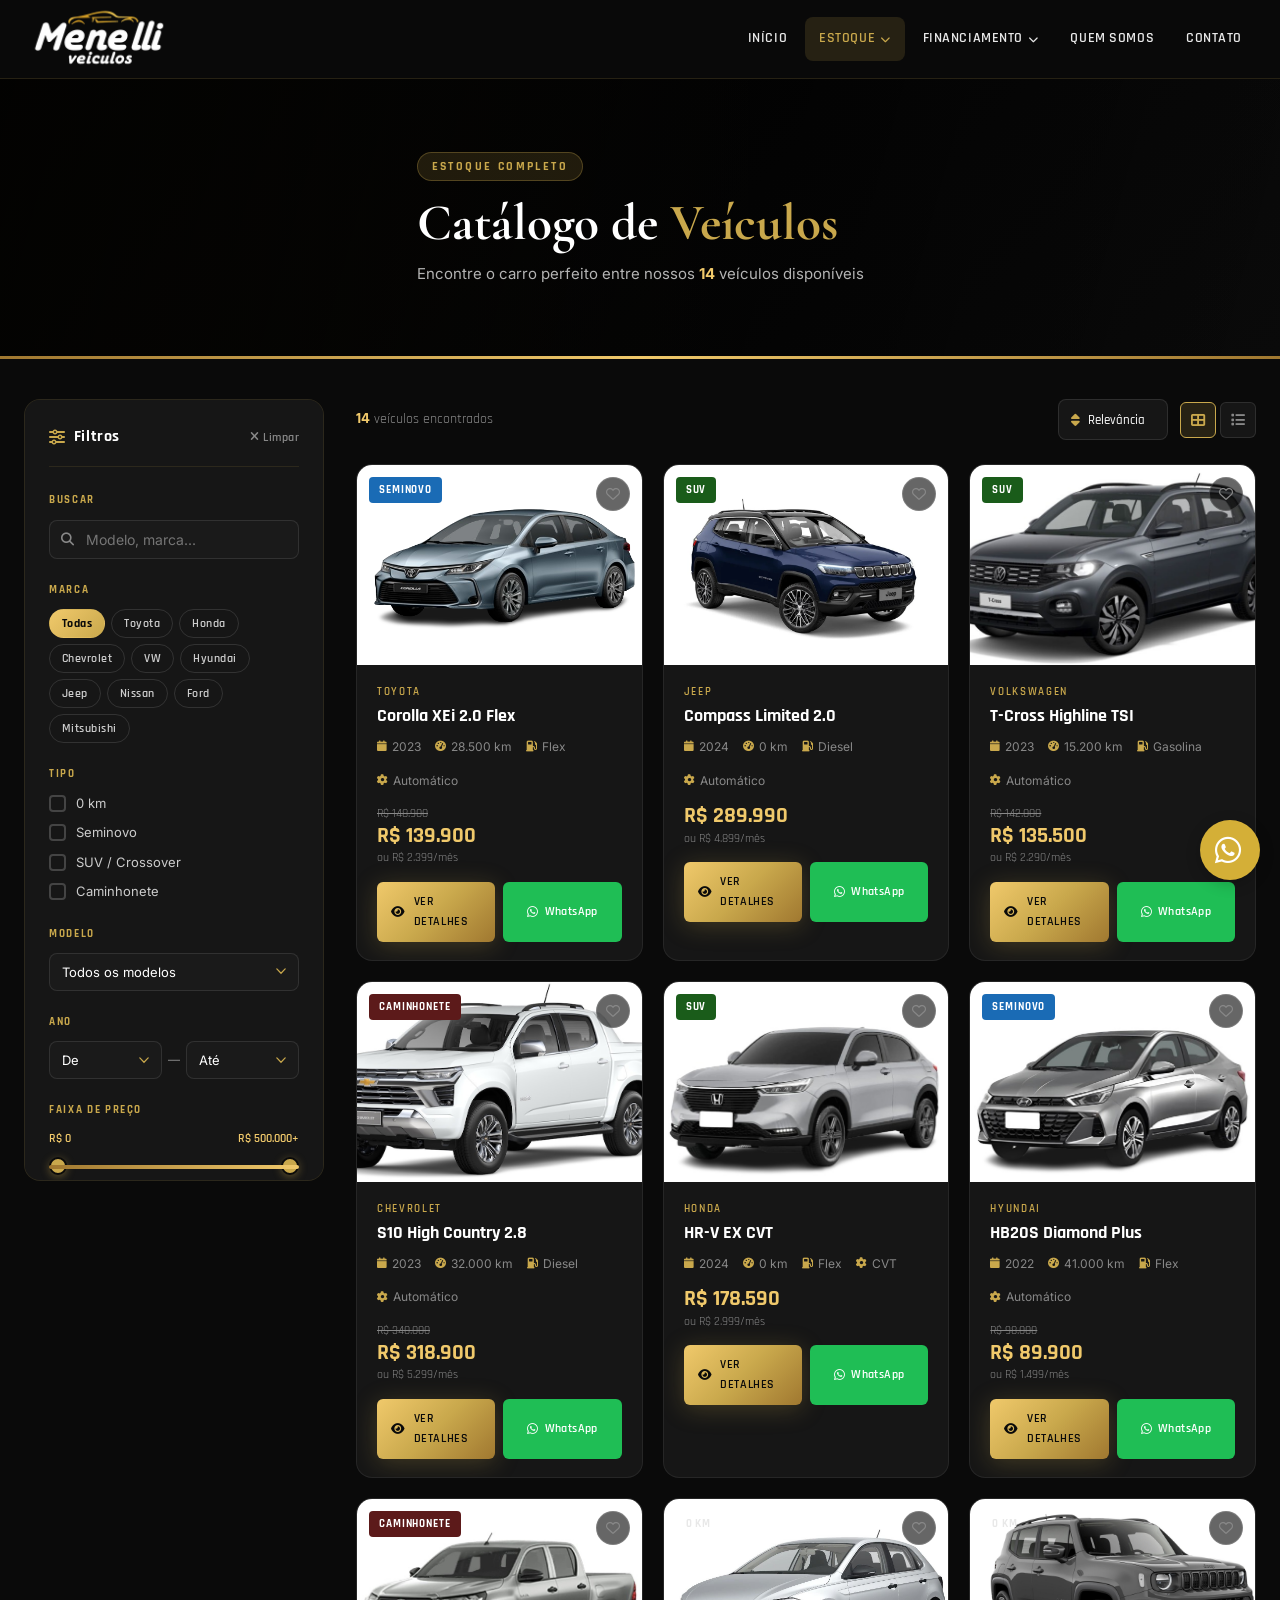
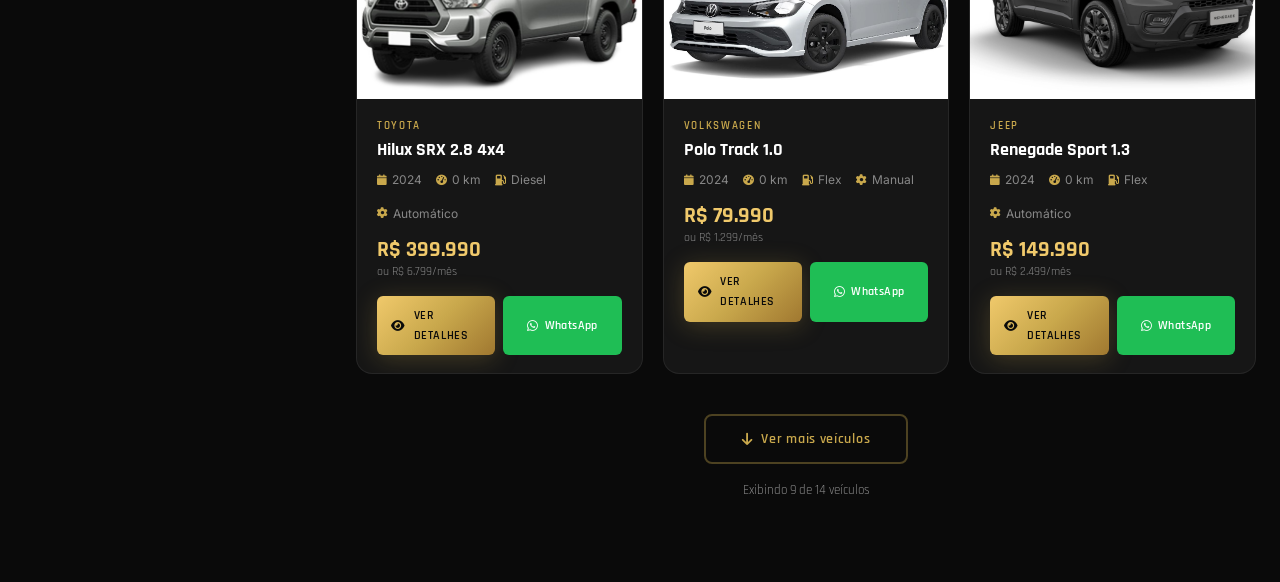
==== commit 31ba7a5a: "Atualização do dashboard admin" ====
--- a/pages/catalogo.html
+++ b/pages/catalogo.html
@@ -25,7 +25,7 @@
 
       <nav class="nav" id="nav">
         <ul class="nav__list">
-          <li class="nav__item"><a href="index.html" class="nav__link">Início</a></li>
+          <li class="nav__item"><a href="../index.html" class="nav__link">Início</a></li>
           <li class="nav__item has-dropdown">
             <a href="catalogo.html" class="nav__link active">Estoque <i class="fas fa-chevron-down"></i></a>
             <ul class="dropdown">
@@ -36,9 +36,9 @@
             </ul>
           </li>
           <li class="nav__item has-dropdown">
-            <a href="index.html#financiamento" class="nav__link">Financiamento <i class="fas fa-chevron-down"></i></a>
+            <a href="../index.html#financiamento" class="nav__link">Financiamento <i class="fas fa-chevron-down"></i></a>
             <ul class="dropdown">
-              <li><a href="index.html#financiamento">Simule seu crédito</a></li>
+              <li><a href="../index.html#financiamento">Simule seu crédito</a></li>
               <li><a href="#">Consórcio</a></li>
               <li><a href="#">PCD / Deficiente</a></li>
             </ul>
